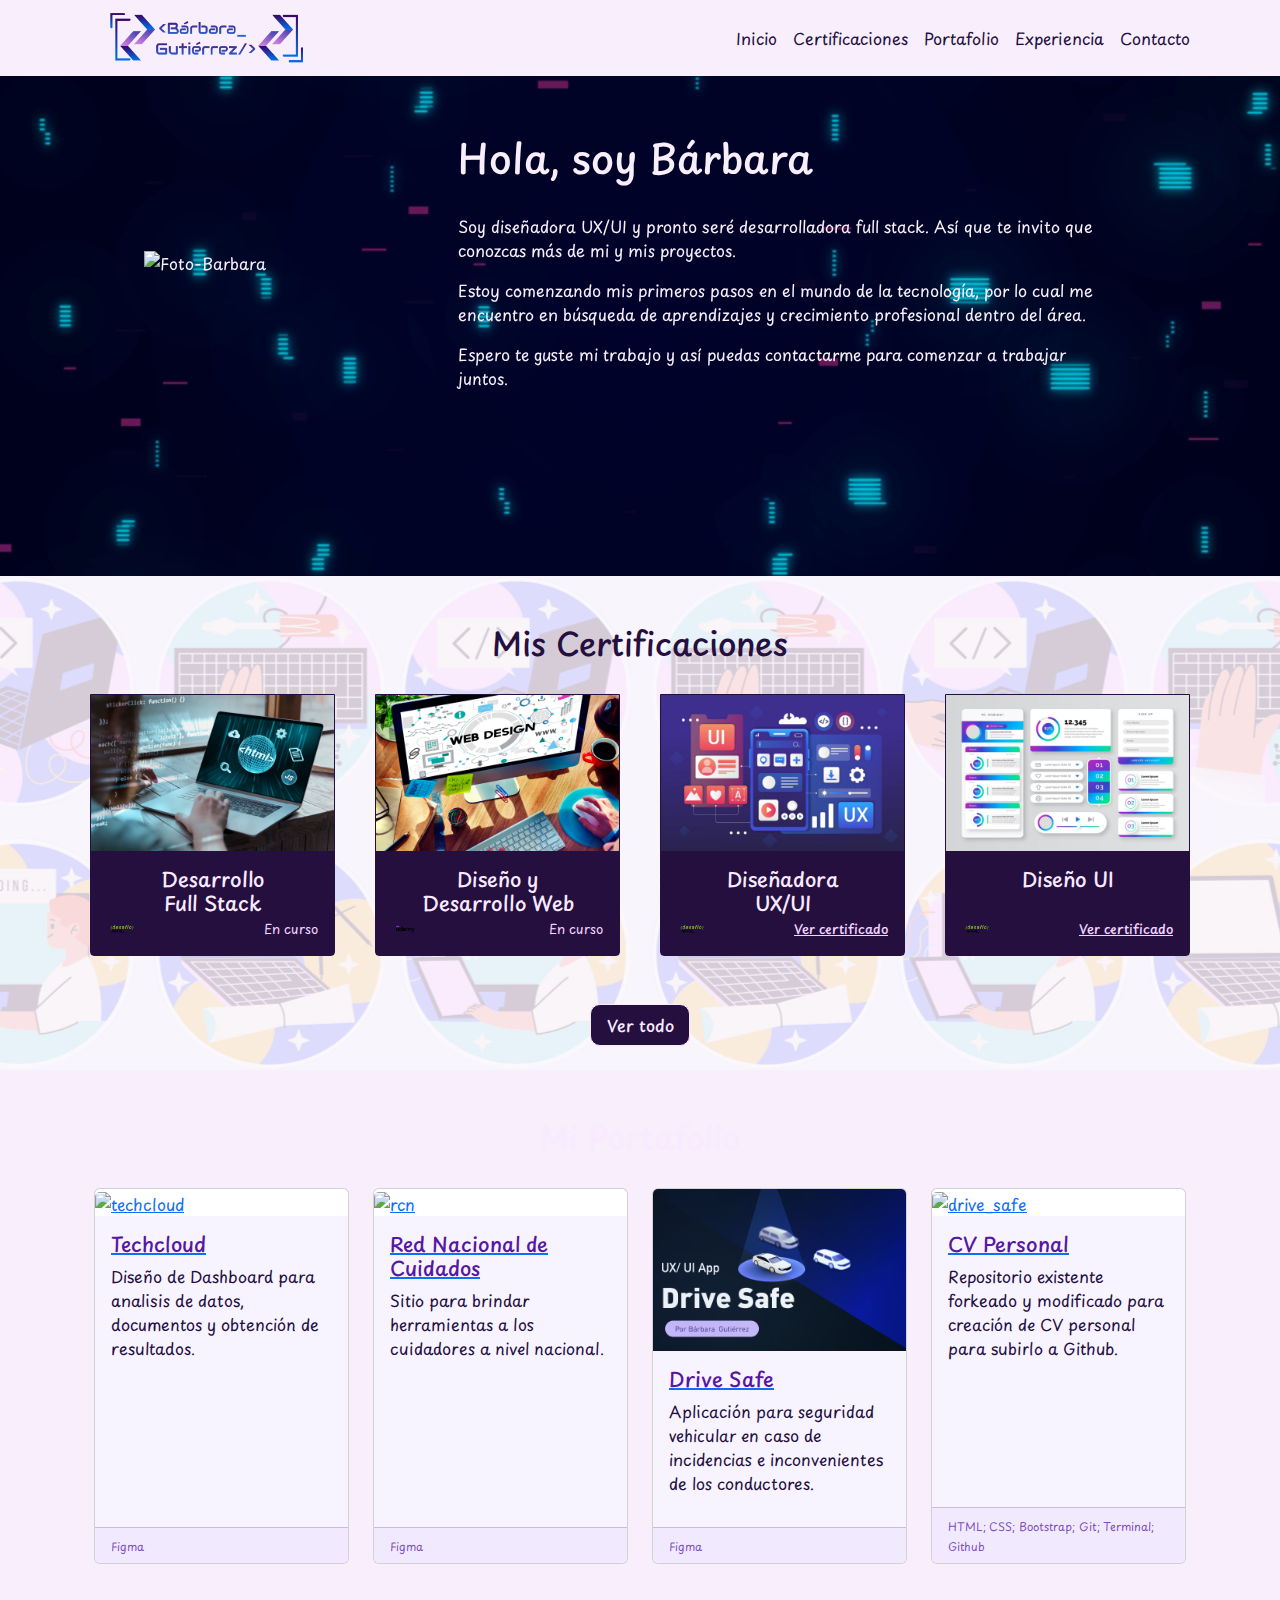
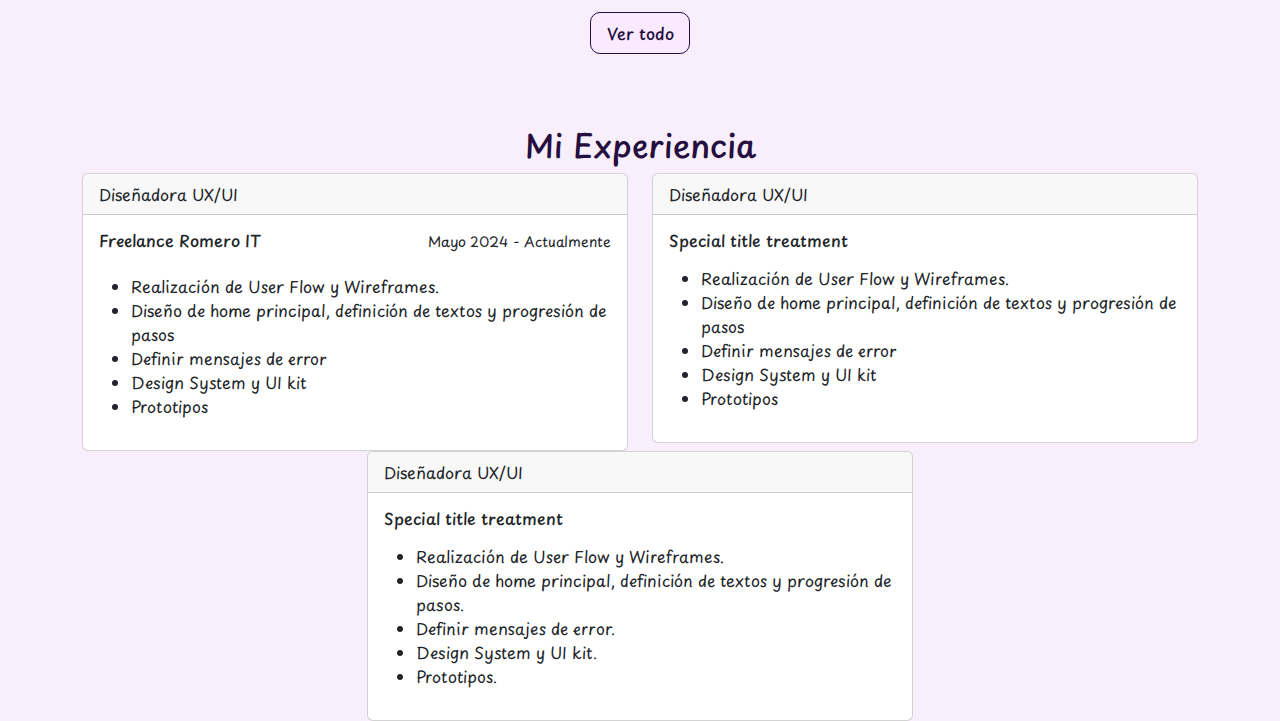
==== index.html @ 1e1ed63e "add: se crea sección de experiencia en inicio" ====
<!DOCTYPE html>
<html lang="en">

<head>
    <meta charset="UTF-8">
    <meta name="viewport" content="width=device-width, initial-scale=1.0">
    <link href="https://cdn.jsdelivr.net/npm/bootstrap@5.3.3/dist/css/bootstrap.min.css" rel="stylesheet"
        integrity="sha384-QWTKZyjpPEjISv5WaRU9OFeRpok6YctnYmDr5pNlyT2bRjXh0JMhjY6hW+ALEwIH" crossorigin="anonymous">
    <link rel="stylesheet" href="https://cdnjs.cloudflare.com/ajax/libs/font-awesome/6.6.0/css/all.min.css"
        integrity="sha512-Kc323vGBEqzTmouAECnVceyQqyqdsSiqLQISBL29aUW4U/M7pSPA/gEUZQqv1cwx4OnYxTxve5UMg5GT6L4JJg=="
        crossorigin="anonymous" referrerpolicy="no-referrer" />
    <style>
        @import url('https://fonts.googleapis.com/css2?family=Open+Sans:ital,wght@0,300..800;1,300..800&family=Playpen+Sans:wght@100..800&display=swap');
    </style>
    <link rel="shortcut icon" href="./assets/img/favicon.png" type="image/x-icon">
    <link rel="stylesheet" href="./assets/css/style.css">
    <title>CV Bárbara Gutierrez</title>
</head>

<body>
    <!--Navbar-->
    <nav class="navbar navbar-expand-lg container-fluid sticky-top">
        <div class="container">
            <a class="navbar-brand" href="#">
                <img src="./assets/img/logo.png" alt="Logo-Barbara" width="250" height="50">
            </a>
            <button class="navbar-toggler" type="button" data-bs-toggle="collapse" data-bs-target="#navbarNavAltMarkup"
                aria-controls="navbarNavAltMarkup" aria-expanded="false" aria-label="Toggle navigation">
                <span class="navbar-toggler-icon"></span>
            </button>
            <div class="collapse navbar-collapse text-end" id="navbarNavAltMarkup">
                <div class="navbar-nav ms-auto">
                    <a class="nav-link" href="#inicio">Inicio</a>
                    <a class="nav-link" href="#certificaciones">Certificaciones</a>
                    <a class="nav-link" href="#portafolio">Portafolio</a>
                    <a class="nav-link" href="#experiencia">Experiencia</a>
                    <a class="nav-link" href="#contacto">Contacto</a>
                </div>
            </div>
        </div>
    </nav>

    <!--HEADER-->
    <header class="video-container">
        <video autoplay muted loop>
            <source src="./assets/video/bg_video.mp4" type="video/mp4" />
        </video>
        <div class="caption">
            <div class="acerca-de-mi px-5 py-5" id="inicio">
                <figure class="img-descripcion">
                    <img src="assets/img/header.png" alt="Foto-Barbara">
                </figure>
                <div class="text-descripcion">
                    <h1>Hola, soy Bárbara</h1>
                    <br>
                    <p>Soy diseñadora UX/UI y pronto seré desarrolladora full stack. Así que te invito que conozcas más
                        de mi y
                        mis proyectos.</p>
                    <p>Estoy comenzando mis primeros pasos en el mundo de la tecnología, por lo cual me encuentro en
                        búsqueda de
                        aprendizajes y crecimiento profesional dentro del área.</p>
                    <p>Espero te guste mi trabajo y así puedas contactarme para comenzar a trabajar juntos.</p>
                </div>
            </div>
        </div>
    </header>
    <!--Header-->
    <!--<header class="acerca-de-mi px-5 py-5" id="inicio">
        <figure class="img-descripcion">
            <img src="assets/img/header.png" alt="Foto-Barbara">
        </figure>
        <div class="text-descripcion">
            <h1>Hola, soy Bárbara</h1>
            <br>
            <p>Soy diseñadora UX/UI y pronto seré desarrolladora full stack. Así que te invito que conozcas más de mi y
                mis proyectos.</p>
            <p>Estoy comenzando mis primeros pasos en el mundo de la tecnología, por lo cual me encuentro en búsqueda de
                aprendizajes y crecimiento profesional dentro del área.</p>
            <p>Espero te guste mi trabajo y así puedas contactarme para comenzar a trabajar juntos.</p>
        </div>
    </header>-->

    <!--Certificaciones-->
    <main>
        <section class="certificados pt-5" id="certificaciones">
            <h2>Mis Certificaciones</h2>
            <div class="container">
                <div class="row justify-content-center">

                    <div class="col-sm-12 col-md-6 col-lg-3">
                        <div class="card-dark mt-4 mx-2">
                            <img src="./assets/img/full_stack.png" class="card-img-top" alt="full_stack">
                            <div class="card-body-dark">
                                <h5 class="card-title text-center">Desarrollo <br> Full Stack</h5>
                                <div class="card-text">
                                    <div class="d-flex justify-content-start align-items-baseline">
                                        <figure>
                                            <a href="https://desafiolatam.com/" target="_blank"><img
                                                    src="./assets/img/logo_desafio.png" alt="desafio_latam"
                                                    width="30"></a>
                                        </figure>
                                        <p class="en-curso ms-auto">En curso</p>
                                    </div>
                                </div>
                            </div>
                        </div>
                    </div>
                    <div class="col-sm-12 col-md-6 col-lg-3">
                        <div class="card-dark mt-4 mx-2">
                            <img src="./assets/img/diseno_web.png" class="card-img-top" alt="diseño web">
                            <div class="card-body-dark">
                                <h5 class="card-title text-center">Diseño y <br>Desarrollo Web</h5>
                                <div class="card-text">
                                    <div class="d-flex justify-content-start align-items-baseline">
                                        <figure>
                                            <a href="https://www.udemy.com/" target="_blank"><img
                                                    src="./assets/img/logo_udemy.png" alt="udemy" width="30"></a>
                                        </figure>
                                        <p class="en-curso ms-auto">En curso</p>
                                    </div>
                                </div>
                            </div>
                        </div>
                    </div>
                    <div class="col-sm-12 col-md-6 col-lg-3">
                        <div class="card-dark mt-4 mx-2">
                            <img src="./assets/img/ux_ui.png" class="card-img-top" alt="ux_ui">
                            <div class="card-body-dark">
                                <h5 class="card-title text-center">Diseñadora <br> UX/UI</h5>
                                <div class="card-text">
                                    <div class="d-flex justify-content-start align-items-baseline">
                                        <figure>
                                            <a href="https://desafiolatam.com/" target="_blank"><img
                                                    src="./assets/img/logo_desafio.png" alt="desafio_latam"
                                                    width="30"></a>
                                        </figure>
                                        <p class="ver-dark ms-auto"><a
                                                href="https://desafiosdev.s3.amazonaws.com/uploads/certification/image/23086/aprobacion-final-proyecto-ux-ui-g40-13136.png"
                                                target="_blank">Ver certificado</a></p>
                                    </div>
                                </div>
                            </div>
                        </div>
                    </div>
                    <div class="col-sm-12 col-md-6 col-lg-3">
                        <div class="card-dark mt-4 mx-2">
                            <img src="./assets/img/ui_1.png" class="card-img-top" alt="ux_ui">
                            <div class="card-body-dark">
                                <h5 class="card-title text-center mb-3 pb-2">Diseño UI</h5>
                                <div class="card-text">
                                    <div class="d-flex justify-content-start align-items-baseline">
                                        <figure>
                                            <a href="https://desafiolatam.com/" target="_blank"><img
                                                    src="./assets/img/logo_desafio.png" alt="desafio_latam"
                                                    width="30"></a>
                                        </figure>
                                        <p class="ver-dark ms-auto"><a
                                                href="https://desafiosdev.s3.amazonaws.com/uploads/certification/image/22382/aprobacion-modulos-cursos-b-learning-diseno-ui-g40-13136.png"
                                                target="_blank">Ver certificado</a></p>
                                    </div>
                                </div>
                            </div>
                        </div>
                    </div>

                </div>
            </div>
            </div>
            <div class="btn-hover-dark mt-5 pb-4"><a href="./certificaciones.html" target="_blank"
                    class="btn-ver-dark p-2 ms-auto mt-3 me-auto">Ver todo</a>
            </div>
        </section>



        <!--<section class="portafolio pt-5" id="portafolio">
        <h2>Mi Portafolio</h2>
        <div class="container">
            <div class="row justify-content-center">

                <div class="col-sm-12 col-md-6 col-lg-3">
                    <div class="card-light mt-4 mx-2">
                        <a href="https://www.behance.net/gallery/204986633/Techcloud-Services" target="_blank"><img src="./assets/img/techcloud.png" class="card-img-top" alt="Techcloud"></a>
                        <div class="card-body-light ver-light">
                            <h5 class="card-title text-center pb-2"><a href="https://www.behance.net/gallery/204986633/Techcloud-Services" target="_blank">Techcloud</a></h5>
                            <div class="card-text">
                                <div class="d-flex justify-content-center">
                                    <p>Figma</p>
                                </div>
                            </div>
                        </div>
                    </div>
                </div>
                <div class="col-sm-12 col-md-6 col-lg-3">
                    <div class="card mt-4 mx-2">
                        <img src="./assets/img/ui_1.png" class="card-img-top" alt="ux_ui">
                        <div class="card-body">
                            <h5 class="card-title text-center mb-4 pb-2">Diseño UI</h5>
                            <div class="card-text">
                                <div class="d-flex justify-content-start align-items-baseline">
                                    <figure>
                                        <a href="https://desafiolatam.com/" target="_blank"><img src="./assets/img/logo_desafio.png" alt="desafio_latam" width="30"></a>
                                    </figure>
                                    <p class="ver ms-auto"><a href="https://desafiosdev.s3.amazonaws.com/uploads/certification/image/22382/aprobacion-modulos-cursos-b-learning-diseno-ui-g40-13136.png" target="_blank">Ver certificado</a></p>
                                </div>
                            </div>
                        </div>
                    </div>
                </div>
                <div class="col-sm-12 col-md-6 col-lg-3">
                    <div class="card mt-4 mx-2">
                        <img src="./assets/img/ux_2.png" class="card-img-top" alt="ux_ui">
                        <div class="card-body">
                            <h5 class="card-title text-center mb-4 pb-2">Diseño UX</h5>
                            <div class="card-text">
                                <div class="d-flex justify-content-start align-items-baseline">
                                    <figure>
                                        <a href="https://desafiolatam.com/" target="_blank"><img src="./assets/img/logo_desafio.png" alt="desafio_latam" width="30"></a>
                                    </figure>
                                    <p class="ver ms-auto"><a href="https://desafiosdev.s3.amazonaws.com/uploads/certification/image/21687/aprobacion-modulos-cursos-b-learning-diseno-ux-g40-13136.png" target="_blank">Ver certificado</a></p>
                                </div>
                            </div>
                        </div>
                    </div>
                </div>
                <div class="col-sm-12 col-md-6 col-lg-3">
                    <div class="card mt-4 mx-2">
                        <img src="./assets/img/desarrollo.jpg" class="card-img-top" alt="desarrollo">
                        <div class="card-body">
                            <h5 class="card-title text-center">Fundamentos Desarrollo Web</h5>
                            <div class="card-text">
                                <div class="d-flex justify-content-start align-items-baseline">
                                    <figure>
                                        <a href="https://desafiolatam.com/" target="_blank"><img src="./assets/img/logo_desafio.png" alt="desafio_latam" width="30"></a>
                                    </figure>
                                    <p class="ver ms-auto"><a href="https://desafiosdev.s3.amazonaws.com/uploads/certification/image/20279/aprobacion-modulos-cursos-b-learning-fundamentos-desarrollo-web-g40-13136.png" target="_blank">Ver certificado</a></p>
                                </div>
                            </div>
                        </div>
                    </div>
                </div>
                
            </div>
        </div>
        </div>
        <div class="btn-hover-light mt-5 pb-4"><a href="./certificaciones.html" target="_blank" class="btn-ver-light p-2 ms-auto mt-3 me-auto">Ver todo</a>
        </div>
    </section>-->

        <!--Portafolio-->
        <section class="portafolio pt-5" id="portafolio">
            <h2>Mi Portafolio</h2>
            <div class="container">
                <div class="row justify-content-center">

                    <div class="row row-cols-1 row-cols-md-2 row-cols-lg-4 g-4 mt-0">
                        <div class="col">
                            <div class="card h-100">
                                <a href="https://www.behance.net/gallery/204986633/Techcloud-Services"
                                    target="_blank"><img src="assets/img/techcloud.png" class="card-img-top"
                                        alt="techcloud"></a>
                                <div class="card-body card-body-portafolio">
                                    <a href="https://www.behance.net/gallery/204986633/Techcloud-Services"
                                        target="_blank">
                                        <h5 class="card-title">Techcloud</h5>
                                    </a>
                                    <p class="card-text-portafolio">Diseño de Dashboard para analisis de datos,
                                        documentos y obtención de resultados.</p>
                                </div>
                                <div class="card-footer card-footer-portafolio">
                                    <small>Figma</small>
                                </div>
                            </div>
                        </div>
                        <div class="col">
                            <div class="card h-100">
                                <a href="https://www.behance.net/gallery/202984571/Red-Nacional-de-Cuidados"
                                    target="_blank"><img src="assets/img/RNC.png" class="card-img-top" alt="rcn"></a>
                                <div class="card-body card-body-portafolio ">
                                    <a href="https://www.behance.net/gallery/202984571/Red-Nacional-de-Cuidados"
                                        target="_blank">
                                        <h5 class="card-title">Red Nacional de Cuidados</h5>
                                    </a>
                                    <p class="card-text">Sitio para brindar herramientas a los cuidadores a nivel
                                        nacional.</p>
                                </div>
                                <div class="card-footer card-footer-portafolio">
                                    <small>Figma</small>
                                </div>
                            </div>
                        </div>
                        <div class="col">
                            <div class="card h-100">
                                <a href="https://www.behance.net/gallery/182866197/Drive-Safe" target="_blank"><img
                                        src="assets/img/drive_safe.png" class="card-img-top" alt="drive_safe"></a>
                                <div class="card-body card-body-portafolio">
                                    <a href="https://www.behance.net/gallery/182866197/Drive-Safe" target="_blank">
                                        <h5 class="card-title">Drive Safe</h5>
                                    </a>
                                    <p class="card-text-portafolio">Aplicación para seguridad vehicular en caso de
                                        incidencias e inconvenientes de los conductores.</p>
                                </div>
                                <div class="card-footer card-footer-portafolio">
                                    <small>Figma</small>
                                </div>
                            </div>
                        </div>
                        <div class="col">
                            <div class="card h-100">
                                <a href="https://github.com/Bagutierrezv/fdsw-github" target="_blank"><img
                                        src="assets/img/cv_barbara.png" class="card-img-top" alt="drive_safe"></a>
                                <div class="card-body card-body-portafolio">
                                    <a href="https://github.com/Bagutierrezv/fdsw-github" target="_blank">
                                        <h5 class="card-title">CV Personal</h5>
                                    </a>
                                    <p class="card-text-portafolio">Repositorio existente forkeado y modificado para
                                        creación de CV personal para subirlo a Github.</p>
                                </div>
                                <div class="card-footer card-footer-portafolio">
                                    <small>HTML; CSS; Bootstrap; Git; Terminal; Github</small>
                                </div>
                            </div>
                        </div>
                    </div>
                </div>


            </div>

            <div class="btn-hover-light mt-5 pb-4"><a href="./portafolio.html" target="_blank"
                    class="btn-ver-light p-2 ms-auto mt-3 me-auto">Ver todo</a>
            </div>
        </section>



        <!--Experiencia-->
        <section class="experiencia pt-5" id="experiencia">
            <h2>Mi Experiencia</h2>
            <div class="container">
                <div class="row justify-content-center">

                    <div class="col-sm-12 col-md-12 col-lg-6">
                        <div class="card">
                            <div class="card-header">
                                Diseñadora UX/UI
                            </div>
                            <div class="card-body">
                                <div class="d-flex justify-content-start align-items-baseline">
                                    <h6 class="card-title">Freelance Romero IT</h6>
                                    <small class="ms-auto">Mayo 2024 - Actualmente</small>
                                </div>
                                <p class="card-text">
                                <ul>
                                    <li>Realización de User Flow y Wireframes.</li>
                                    <li>Diseño de home principal, definición de textos y progresión de pasos</li>
                                    <li>Definir mensajes de error</li>
                                    <li>Design System y UI kit</li>
                                    <li>Prototipos</li>
                                </ul>
                                </p>
                            </div>
                        </div>
                    </div>

                    
                    <div class="col-sm-12 col-md-6 col-lg-6">
                        <div class="card">
                            <div class="card-header">
                                Diseñadora UX/UI
                            </div>
                            <div class="card-body">
                                <h6 class="card-title">Special title treatment</h6>
                                <p class="card-text">
                                <ul>
                                    <li>Realización de User Flow y Wireframes.</li>
                                    <li>Diseño de home principal, definición de textos y progresión de pasos</li>
                                    <li>Definir mensajes de error</li>
                                    <li>Design System y UI kit</li>
                                    <li>Prototipos</li>
                                </ul>
                                </p>
                            </div>
                        </div>
                    </div>
                    <div class="col-sm-12 col-md-6 col-lg-6">
                        <div class="card">
                            <div class="card-header">
                                Diseñadora UX/UI
                            </div>
                            <div class="card-body">
                                <h6 class="card-title">Special title treatment</h6>
                                <p class="card-text">
                                <ul>
                                    <li>Realización de User Flow y Wireframes.</li>
                                    <li>Diseño de home principal, definición de textos y progresión de pasos.</li>
                                    <li>Definir mensajes de error.</li>
                                    <li>Design System y UI kit.</li>
                                    <li>Prototipos.</li>
                                </ul>
                                </p>
                            </div>
                        </div>
                    </div>

                </div>
            </div>
        </section>



    </main>








    <script src="https://cdn.jsdelivr.net/npm/bootstrap@5.3.3/dist/js/bootstrap.bundle.min.js"
        integrity="sha384-YvpcrYf0tY3lHB60NNkmXc5s9fDVZLESaAA55NDzOxhy9GkcIdslK1eN7N6jIeHz"
        crossorigin="anonymous"></script>
</body>

</html>
---- assets/css/style.css ----
* {
    margin: 0;
    padding: 0;
    box-sizing: border-box;
}

body {
    font-family: "Playpen Sans", cursive;
    background-color: #f8eefc;
    color: #240F3F;
}

h2 {
    text-align: center;
}

.navbar {
   background-color: #f8eefc;
}

.nav-link {
    color: #240F3F;
}

.navbar-nav a:hover {
    font-weight: 700;
    color: #8f5fff;
    text-decoration: underline;
}

.acerca-de-mi {
    display: flex;
    justify-content: space-around;
    align-items: center;
    flex-wrap: wrap;
    color: #f8eefc;

    /*border: 1px solid #240F3F;*/
}

.text-descripcion {
    /*border: 1px solid #240F3F;*/
    width: 60%;
    padding: 0px 20px 0px 20px;
}

.card-dark{
    background-color: transparent;
    border-bottom-left-radius: 4px;
    border-bottom-right-radius: 4px;
    border: 1px solid #240F3F;
    
}
.card-body-dark{
    align-items: center;
    height: auto;
    background-color: #240F3F;
    padding: 16px 16px 0px 16px;
}

/*.card-light{
    background-color: transparent;
    border-bottom-left-radius: 4px;
    border-bottom-right-radius: 4px;
    border: 1px solid #f1eaff;
    
}
.card-body-light{
    align-items: center;
    height: auto;
    background-color: #f1eaff;
    padding: 16px 16px 0px 16px;
}*/



.ver-dark{
    font-size: small;
    text-decoration: none;
    font-weight: 500;
}

.ver-dark a:hover{
    color: #f1eaff;
    text-decoration: none;
    font-weight: 700;
}

.ver-dark a{
    color: #f3d4ff;
    text-decoration: underline;
}

.en-curso{
    font-size: small;
    color: #f3d4ff;
    
}

.ver-light{
    font-size: small;
    text-decoration: none;
    font-weight: 500;
}

.ver-light a:hover{
    color: #8f5fff;
    text-decoration: none;
    font-weight: 700;
}

.ver-light a{
    color: #8f5fff;
    text-decoration: none;
}

.img-descripcion img{
    width: 100%;
    /*border: 1px solid #240F3F;*/
}

.certificados {
    background-image: url(../img/bg_cert.png);
    background-position: center;
    min-height: auto;

    /*border: 1px solid #240F3F;*/
}

.certificados h2{
    color: #240F3F;
}

.certificados h5{
    color: #f9eaff;
}

.certificados-body {
    background-image: url(../img/bg_cert.png);
    background-position: center;
    padding-bottom: 50px;

    /*border: 1px solid #240F3F;*/
}

.certificados-body h5{
    color: #f9eaff;
}

.btn-ver-dark {
    display: block;
    justify-content: end;
    width: 100px;
    font-weight: 500;
    background-color: #240f3f;
    color: #f9eaff;
    border: 1px solid #f9eaff;
    text-align: center;
    border-radius: 10px;
    text-decoration: none;
}

.btn-hover-dark a:hover {
    background-color: #f9eaff;
    font-weight: 700;
    color: #240F3F;
    border: 2px solid #240F3F;
}

.btn-ver-light {
    display: block;
    justify-content: end;
    width: 100px;
    font-weight: 500;
    background-color: #f9eaff;
    color: #240f3f;
    border: 1px solid #240f3f;
    text-align: center;
    border-radius: 10px;
    text-decoration: none;
}

.btn-hover-light a:hover {
    background-color: #240f3f;
    font-weight: 700;
    color: #f9eaff;
    border: 2px solid #f9eaff;
}

.portafolio {
    background-image: url(../img/bg_color.png);
    background-position: center;
}

/*.portafolio {
    background-image: url(../img/bg_cert.png);
    background-position: center;
    min-height: auto;
}

.portafolio h2{
    color: #f9eaff;
}

.portafolio h5{
    color: #240f3f;
}



.portafolio p{
    font-size: smaller;
}

.portafolio-body {
    background-image: url(../img/bg_cert.png);
    background-position: center;
    padding-bottom: 50px;
}

.portafolio-body h5{
    color: #240f3f;
}*/

.card-body-portafolio{
    background-color: #f8f4ff;
    color: #240F3F;
}

.card-footer-portafolio {
    font-size: small;
    background-color: #f1eaff;
    color: #5817a3c2;
}

.card-body-portafolio h5{
    color: #5817a3;
}

.portafolio h2{
    color: #f9eaff;
}



































.video-container {
    min-height: 500px;
    width: 100%;
    position: relative;
}

.video-container video {
  width: 100%;
  height: 100%;
  position: absolute;
  object-fit: cover;
  z-index: 0;
}

.video-container .caption {
  z-index: 1;
  position: relative;
  color: #f9eaff;
  padding: 10px;
}
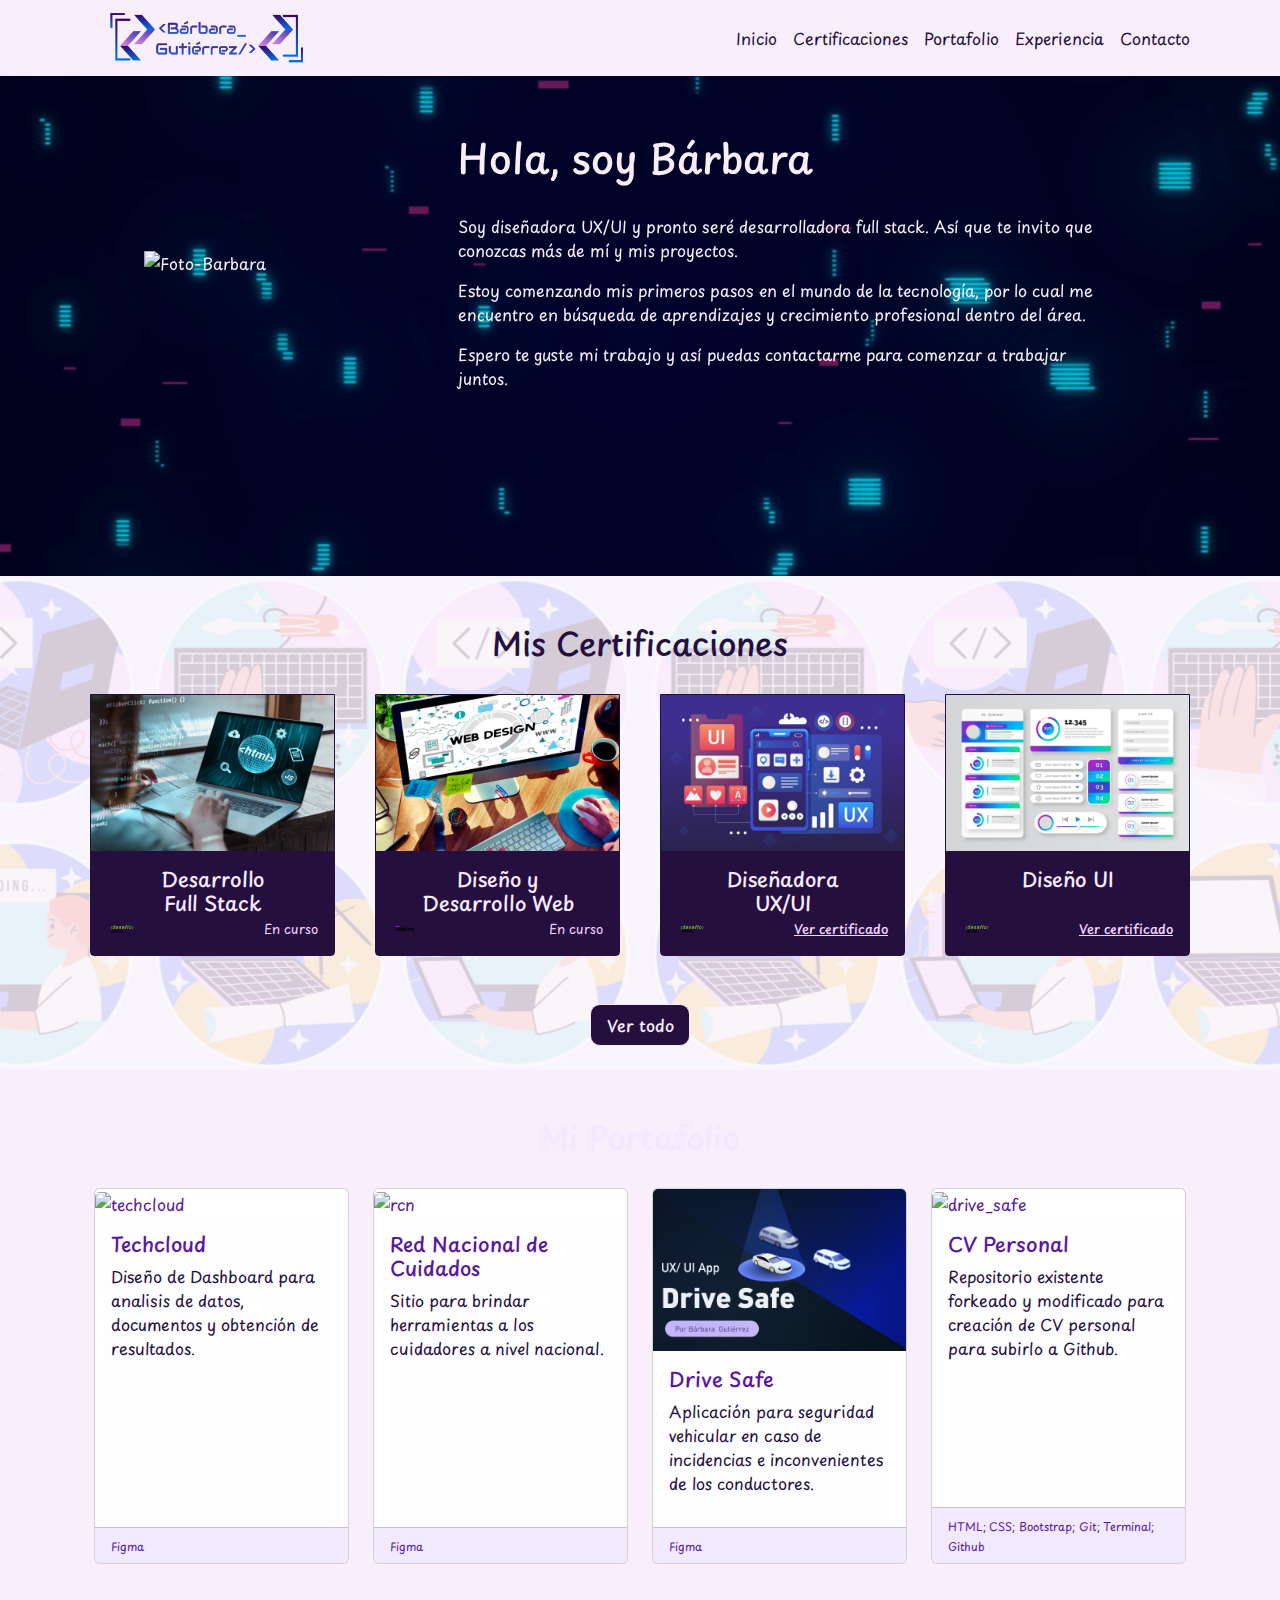
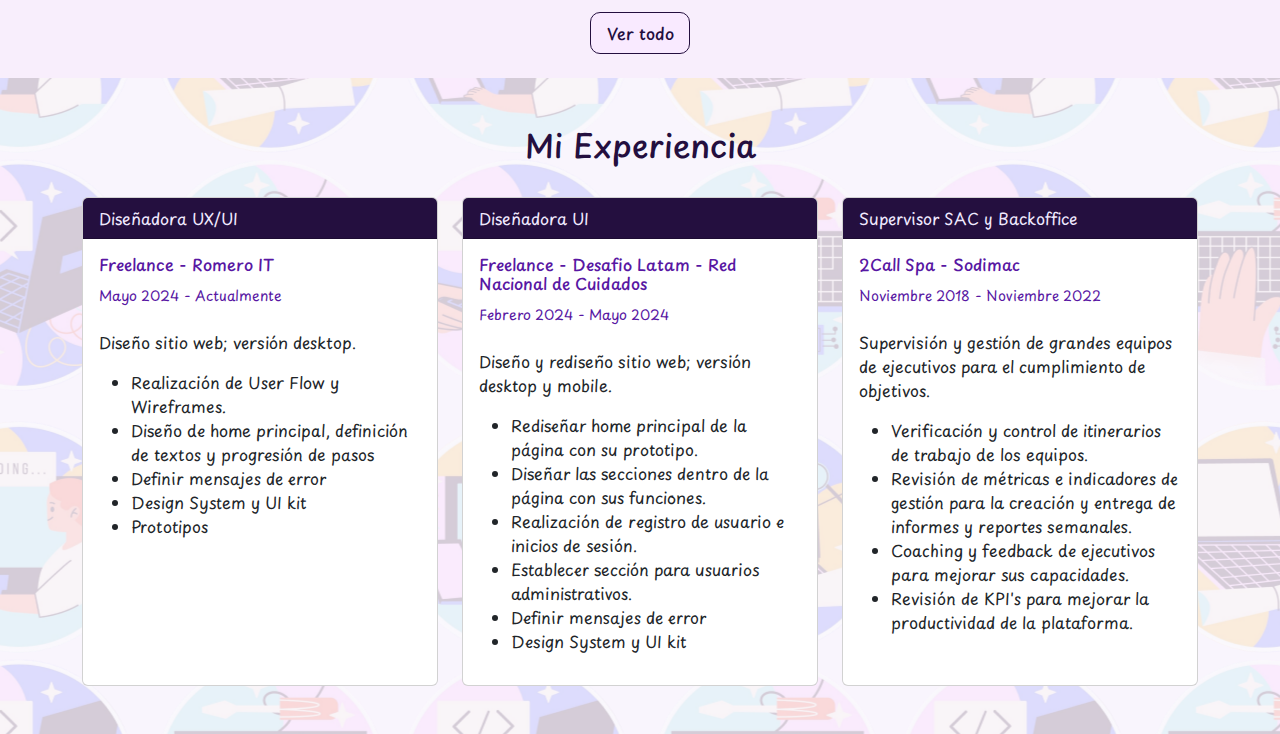
==== commit b8ca0d79: "add: se termina sección de Experiencia dentro del Inicio con cards" ====
--- a/index.html
+++ b/index.html
@@ -54,7 +54,7 @@
                     <h1>Hola, soy Bárbara</h1>
                     <br>
                     <p>Soy diseñadora UX/UI y pronto seré desarrolladora full stack. Así que te invito que conozcas más
-                        de mi y
+                        de mí y
                         mis proyectos.</p>
                     <p>Estoy comenzando mis primeros pasos en el mundo de la tecnología, por lo cual me encuentro en
                         búsqueda de
@@ -336,21 +336,23 @@
 
         <!--Experiencia-->
         <section class="experiencia pt-5" id="experiencia">
-            <h2>Mi Experiencia</h2>
+            <h2 class="pb-4">Mi Experiencia</h2>
             <div class="container">
-                <div class="row justify-content-center">
-
-                    <div class="col-sm-12 col-md-12 col-lg-6">
-                        <div class="card">
-                            <div class="card-header">
+                <div class="row justify-content-center ">
+
+                    <div class="col-sm-12 col-md-6 col-lg-4 mb-5">
+                        <div class="card h-100">
+                            <div class="card-header card-header-exp">
                                 Diseñadora UX/UI
                             </div>
                             <div class="card-body">
-                                <div class="d-flex justify-content-start align-items-baseline">
-                                    <h6 class="card-title">Freelance Romero IT</h6>
+                                <div>
+                                    <h6 class="card-title ">Freelance - Romero IT</h6>
                                     <small class="ms-auto">Mayo 2024 - Actualmente</small>
                                 </div>
-                                <p class="card-text">
+                                <br>
+                                <p class="card-text-exp">
+                                    Diseño sitio web; versión desktop.
                                 <ul>
                                     <li>Realización de User Flow y Wireframes.</li>
                                     <li>Diseño de home principal, definición de textos y progresión de pasos</li>
@@ -362,53 +364,67 @@
                             </div>
                         </div>
                     </div>
-
-                    
-                    <div class="col-sm-12 col-md-6 col-lg-6">
-                        <div class="card">
-                            <div class="card-header">
-                                Diseñadora UX/UI
+                    <div class="col-sm-12 col-md-6 col-lg-4 mb-5">
+                        <div class="card h-100">
+                            <div class="card-header card-header-exp">
+                                Diseñadora UI
                             </div>
                             <div class="card-body">
-                                <h6 class="card-title">Special title treatment</h6>
-                                <p class="card-text">
+                                <div>
+                                    <h6 class="card-title">Freelance - Desafio Latam - Red Nacional de Cuidados</h6>
+                                    <small class="ms-auto">Febrero 2024 - Mayo 2024</small>
+                                </div>
+                                <br>
+                                <p class="card-text-exp">
+                                    Diseño y rediseño sitio web; versión desktop y mobile.
                                 <ul>
-                                    <li>Realización de User Flow y Wireframes.</li>
-                                    <li>Diseño de home principal, definición de textos y progresión de pasos</li>
+                                    <li>Rediseñar home principal de la página con su prototipo.</li>
+                                    <li> Diseñar las secciones dentro de la página con sus funciones.</li>
+                                    <li>Realización de registro de usuario e inicios de sesión.</li>
+                                    <li>Establecer sección para usuarios administrativos.</li>
                                     <li>Definir mensajes de error</li>
                                     <li>Design System y UI kit</li>
-                                    <li>Prototipos</li>
                                 </ul>
                                 </p>
                             </div>
                         </div>
                     </div>
-                    <div class="col-sm-12 col-md-6 col-lg-6">
-                        <div class="card">
-                            <div class="card-header">
-                                Diseñadora UX/UI
+                    <div class="col-sm-12 col-md-6 col-lg-4 mb-5">
+                        <div class="card h-100">
+                            <div class="card-header card-header-exp">
+                                Supervisor SAC y Backoffice
                             </div>
                             <div class="card-body">
-                                <h6 class="card-title">Special title treatment</h6>
-                                <p class="card-text">
+                                <div>
+                                    <h6 class="card-title">2Call Spa - Sodimac</h6>
+                                    <small class="ms-auto">Noviembre 2018 - Noviembre 2022</small>
+                                </div>
+                                <br>
+                                <p class="card-text-exp">
+                                    Supervisión y gestión de grandes equipos de ejecutivos para el cumplimiento de
+                                    objetivos.
                                 <ul>
-                                    <li>Realización de User Flow y Wireframes.</li>
-                                    <li>Diseño de home principal, definición de textos y progresión de pasos.</li>
-                                    <li>Definir mensajes de error.</li>
-                                    <li>Design System y UI kit.</li>
-                                    <li>Prototipos.</li>
+                                    <li>Verificación y control de itinerarios de trabajo de los equipos.</li>
+                                    <li> Revisión de métricas e indicadores de gestión para la creación y entrega de
+                                        informes y reportes semanales.</li>
+                                    <li>Coaching y feedback de ejecutivos para mejorar sus capacidades.</li>
+                                    <li>Revisión de KPI's para mejorar la productividad de la plataforma.</li>
                                 </ul>
                                 </p>
                             </div>
                         </div>
                     </div>
 
+
                 </div>
             </div>
         </section>
 
-
-
+        <!--Footer-->
+<footer>
+
+</footer>
+        
     </main>
 
 
--- a/assets/css/style.css
+++ b/assets/css/style.css
@@ -14,19 +14,21 @@
     text-align: center;
 }
 
+/*NAVBAR*/
+
 .navbar {
    background-color: #f8eefc;
 }
-
 .nav-link {
     color: #240F3F;
 }
-
 .navbar-nav a:hover {
     font-weight: 700;
-    color: #8f5fff;
+    color: #5817a3;
     text-decoration: underline;
 }
+
+/*HEADER*/
 
 .acerca-de-mi {
     display: flex;
@@ -37,12 +39,17 @@
 
     /*border: 1px solid #240F3F;*/
 }
-
 .text-descripcion {
     /*border: 1px solid #240F3F;*/
     width: 60%;
     padding: 0px 20px 0px 20px;
 }
+.img-descripcion img{
+    width: 100%;
+    /*border: 1px solid #240F3F;*/
+}
+
+/*CERTIFICADOS*/
 
 .card-dark{
     background-color: transparent;
@@ -72,52 +79,42 @@
     padding: 16px 16px 0px 16px;
 }*/
 
-
+/*BOTONES PARA VER CERTIFICADOS*/
 
 .ver-dark{
     font-size: small;
     text-decoration: none;
     font-weight: 500;
 }
-
 .ver-dark a:hover{
     color: #f1eaff;
     text-decoration: none;
     font-weight: 700;
 }
-
 .ver-dark a{
     color: #f3d4ff;
     text-decoration: underline;
 }
-
 .en-curso{
     font-size: small;
-    color: #f3d4ff;
-    
-}
-
+    color: #f3d4ff;   
+}
 .ver-light{
     font-size: small;
     text-decoration: none;
     font-weight: 500;
 }
-
 .ver-light a:hover{
-    color: #8f5fff;
-    text-decoration: none;
-    font-weight: 700;
-}
-
+    color: #5817a3;
+    text-decoration: none;
+    font-weight: 700;
+}
 .ver-light a{
-    color: #8f5fff;
-    text-decoration: none;
-}
-
-.img-descripcion img{
-    width: 100%;
-    /*border: 1px solid #240F3F;*/
-}
+    color: #5817a3;
+    text-decoration: none;
+}
+
+/*CERTIFICADOS*/
 
 .certificados {
     background-image: url(../img/bg_cert.png);
@@ -126,15 +123,12 @@
 
     /*border: 1px solid #240F3F;*/
 }
-
 .certificados h2{
     color: #240F3F;
 }
-
 .certificados h5{
     color: #f9eaff;
 }
-
 .certificados-body {
     background-image: url(../img/bg_cert.png);
     background-position: center;
@@ -142,10 +136,11 @@
 
     /*border: 1px solid #240F3F;*/
 }
-
 .certificados-body h5{
     color: #f9eaff;
 }
+
+/*BOTONES VER MAS*/
 
 .btn-ver-dark {
     display: block;
@@ -159,14 +154,12 @@
     border-radius: 10px;
     text-decoration: none;
 }
-
 .btn-hover-dark a:hover {
     background-color: #f9eaff;
     font-weight: 700;
     color: #240F3F;
     border: 2px solid #240F3F;
 }
-
 .btn-ver-light {
     display: block;
     justify-content: end;
@@ -179,7 +172,6 @@
     border-radius: 10px;
     text-decoration: none;
 }
-
 .btn-hover-light a:hover {
     background-color: #240f3f;
     font-weight: 700;
@@ -187,9 +179,12 @@
     border: 2px solid #f9eaff;
 }
 
+/*PORTAFOLIO*/
+
 .portafolio {
     background-image: url(../img/bg_color.png);
     background-position: center;
+    color: #f1eaff;
 }
 
 /*.portafolio {
@@ -223,8 +218,9 @@
 }*/
 
 .card-body-portafolio{
-    background-color: #f8f4ff;
-    color: #240F3F;
+    background-color: #fefdff;
+    color: #240F3F;
+    min-height: auto;
 }
 
 .card-footer-portafolio {
@@ -233,21 +229,48 @@
     color: #5817a3c2;
 }
 
-.card-body-portafolio h5{
-    color: #5817a3;
-}
-
-.portafolio h2{
-    color: #f9eaff;
-}
-
-
-
-
-
-
-
-
+.card-body-portafolio h5, a{
+    color: #5817a3;
+    text-decoration: none;
+}
+
+/*.card-body-portafolio a{
+    color: #5817a3;
+    text-decoration: none;
+}*/
+
+.card-body-portafolio h5:hover{
+    font-weight: 700;
+    color: #5817a3;
+    text-decoration: none;
+}
+
+.portafolio-body {
+    background-image: url(../img/bg_color.png);
+    background-repeat: repeat;
+    background-position: center;
+    padding-bottom: 50px;
+    color: #f1eaff;
+}
+
+/*EXPERIENCIA*/
+
+.experiencia {
+    background-image: url(../img/bg_cert.png);
+    background-position: center;
+    min-height: auto;
+}
+.card-header-exp{
+    background-color: #240F3F;
+    color: #f1eaff;
+}
+.card-body-exp{
+    background-color: #fefdff;
+    color: #240F3F;
+}
+.experiencia h6, small{
+    color: #5817a3;
+}
 
 
 
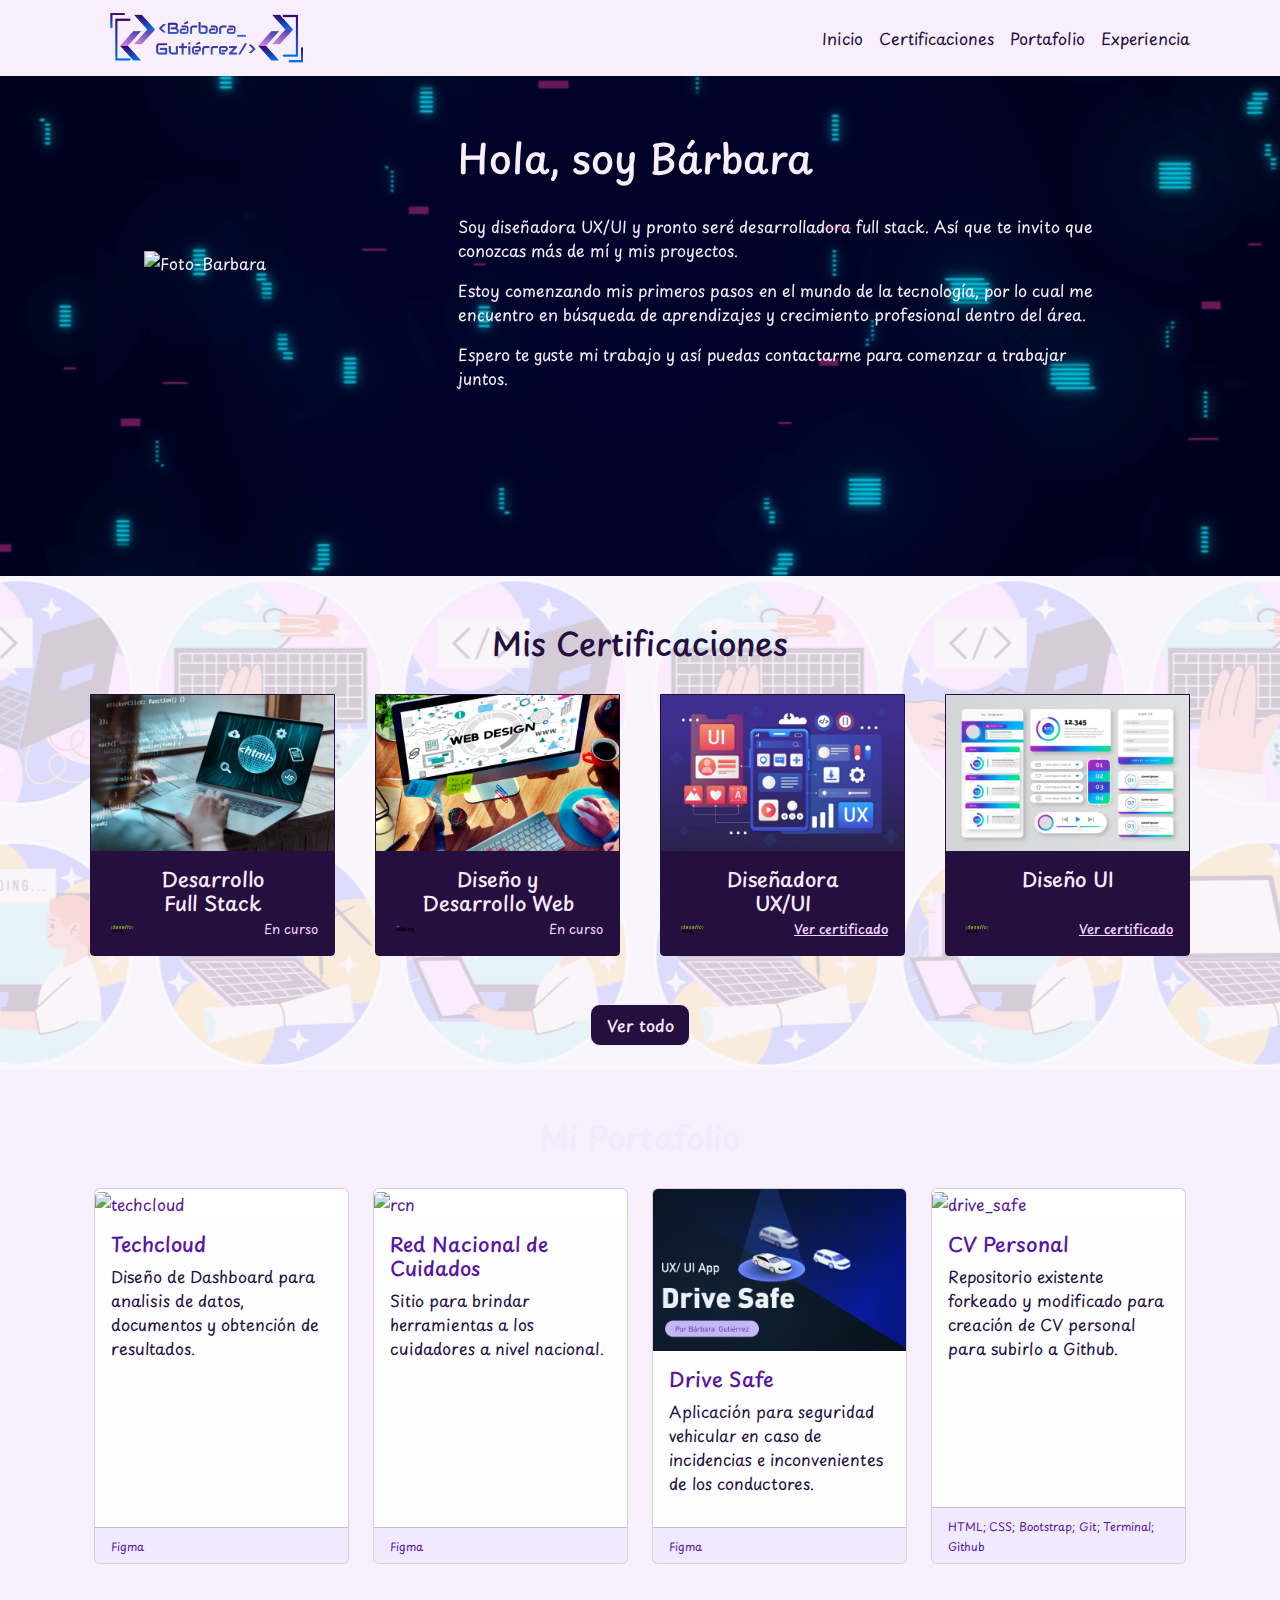
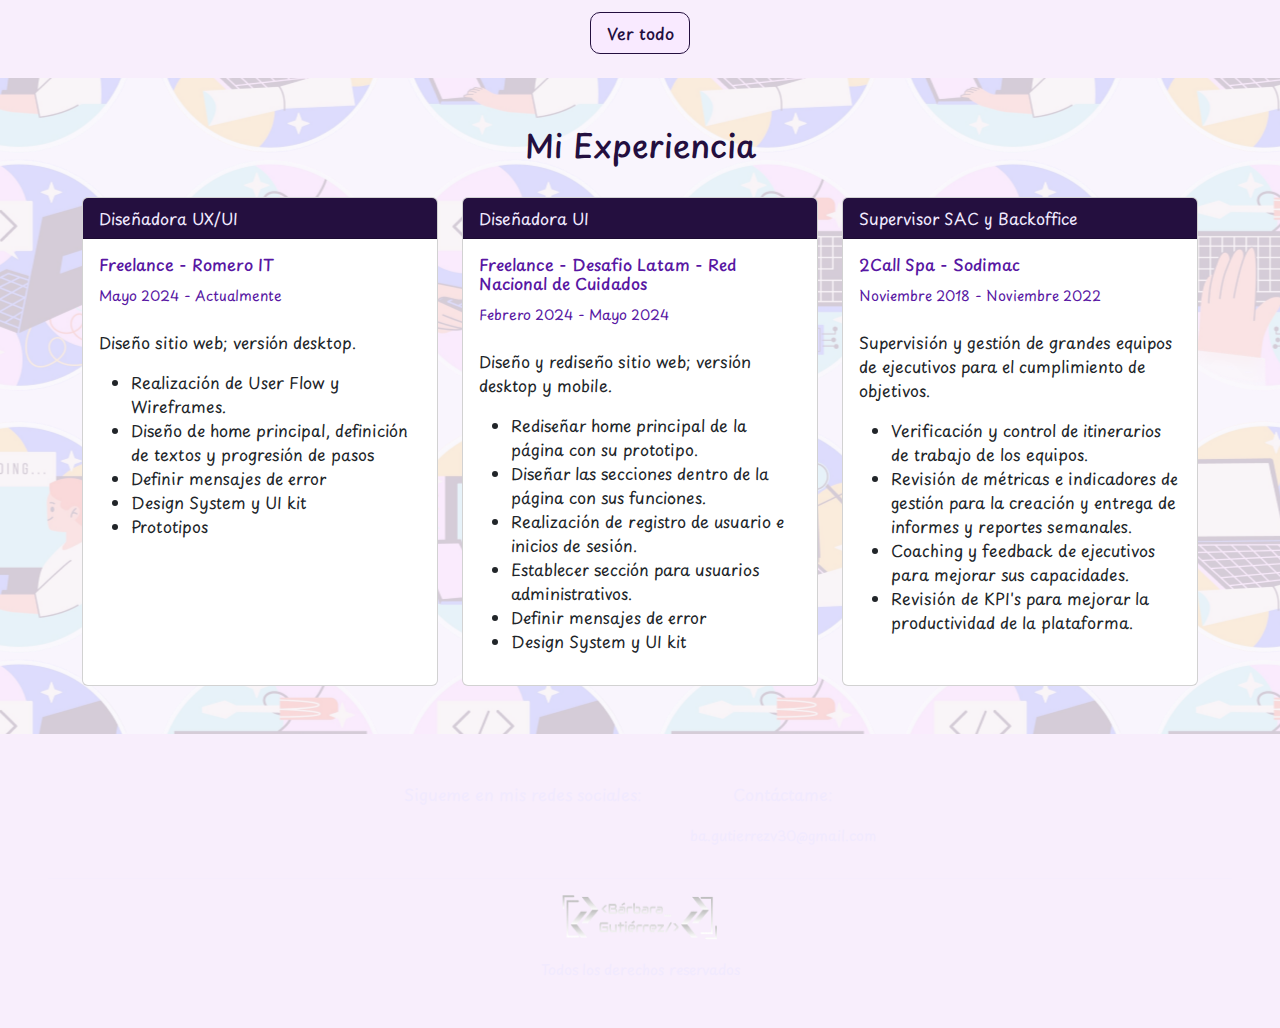
==== commit 4c6634d3: "add: se termina footer" ====
--- a/index.html
+++ b/index.html
@@ -34,7 +34,6 @@
                     <a class="nav-link" href="#certificaciones">Certificaciones</a>
                     <a class="nav-link" href="#portafolio">Portafolio</a>
                     <a class="nav-link" href="#experiencia">Experiencia</a>
-                    <a class="nav-link" href="#contacto">Contacto</a>
                 </div>
             </div>
         </div>
@@ -419,13 +418,69 @@
                 </div>
             </div>
         </section>
-
-        <!--Footer-->
-<footer>
-
-</footer>
-        
     </main>
+
+    <!--Footer-->
+    <!--<footer class="text-center p-5 ">
+<div >
+    <a href="https://www.behance.net/bagutierrezv" target="_blank"><i class="fa-brands fa-behance fa-2x px-2"></i></a>
+    <a href="https://www.linkedin.com/in/bagutierrezv/" target="_blank"><i class="fa-brands fa-linkedin-in fa-2x px-2"></i></a>
+    <a href="https://github.com/Bagutierrezv"><i class="fa-brands fa-github fa-2x px-2"></i></a>
+</div>
+<br>
+<div>
+<p><img src="" alt="">Bárbara Gutierrez</p>
+<p>Todos los derechos reservados</p>
+</div>
+</footer>-->
+
+
+
+    <footer>
+        <!--<section class="text-center p-5">
+            <div>
+                <div class="d-flex justify-content-center align-items-baseline">
+                    <p>Sigueme en mis redes sociales:
+                        <a href="https://www.behance.net/bagutierrezv" target="_blank"><i
+                                class="fa-brands fa-behance fa-2x px-2 pb-3"></i></a>
+                        <a href="https://www.linkedin.com/in/bagutierrezv/" target="_blank"><i
+                                class="fa-brands fa-linkedin-in fa-2x px-2 pb-3"></i></a>
+                        <a href="https://github.com/Bagutierrezv"><i
+                                class="fa-brands fa-github fa-2x px-2 pb-3"></i></a>
+                        <br>
+                </div>
+                <p>Contáctame:</p>
+                <p><i class="fa-solid fa-envelope"></i> <small>ba.gutierrezv30@gmail.com</small></p>
+                </p>
+            </div>
+            <hr>-->
+
+            <section class="text-center p-5">
+                <div class="d-flex justify-content-center">
+                    <div class="px-4">
+                        <p>Sigueme en mis redes sociales:</p>
+                        <a href="https://www.behance.net/bagutierrezv" target="_blank"><i
+                                class="fa-brands fa-behance fa-2x px-2 pb-3"></i></a>
+                        <a href="https://www.linkedin.com/in/bagutierrezv/" target="_blank"><i
+                                class="fa-brands fa-linkedin-in fa-2x px-2 pb-3"></i></a>
+                        <a href="https://github.com/Bagutierrezv"><i
+                                class="fa-brands fa-github fa-2x px-2 pb-3"></i></a>
+                    </div>
+                    <div class="px-4">
+                        <p>Contáctame:</p>
+                        <p><i class="fa-solid fa-envelope"></i> <small>ba.gutierrezv30@gmail.com</small></p>
+                        </p>
+                    </div>
+                </div>
+                <hr>
+                <div>
+                    <figure>
+                        <img src="./assets/img/logo_light.png" width="200" height="45" alt="logo">
+                    </figure>
+                    <small>Todos los derechos reservados</small>
+                </div>
+        </section>
+    </footer>
 
 
 
--- a/assets/css/style.css
+++ b/assets/css/style.css
@@ -27,6 +27,13 @@
     color: #5817a3;
     text-decoration: underline;
 }
+
+.marcaje{
+    font-weight: 700;
+    color: #5817a3;
+    pointer-events: none;}
+
+
 
 /*HEADER*/
 
@@ -272,6 +279,18 @@
     color: #5817a3;
 }
 
+/*FOOTER*/
+footer{
+    background-image: url(../img/bg_color.png);
+    color: #f1eaff;
+}
+
+footer i{
+    color: #f1eaff;
+}
+footer small{
+    color: #f1eaff;
+}
 
 
 
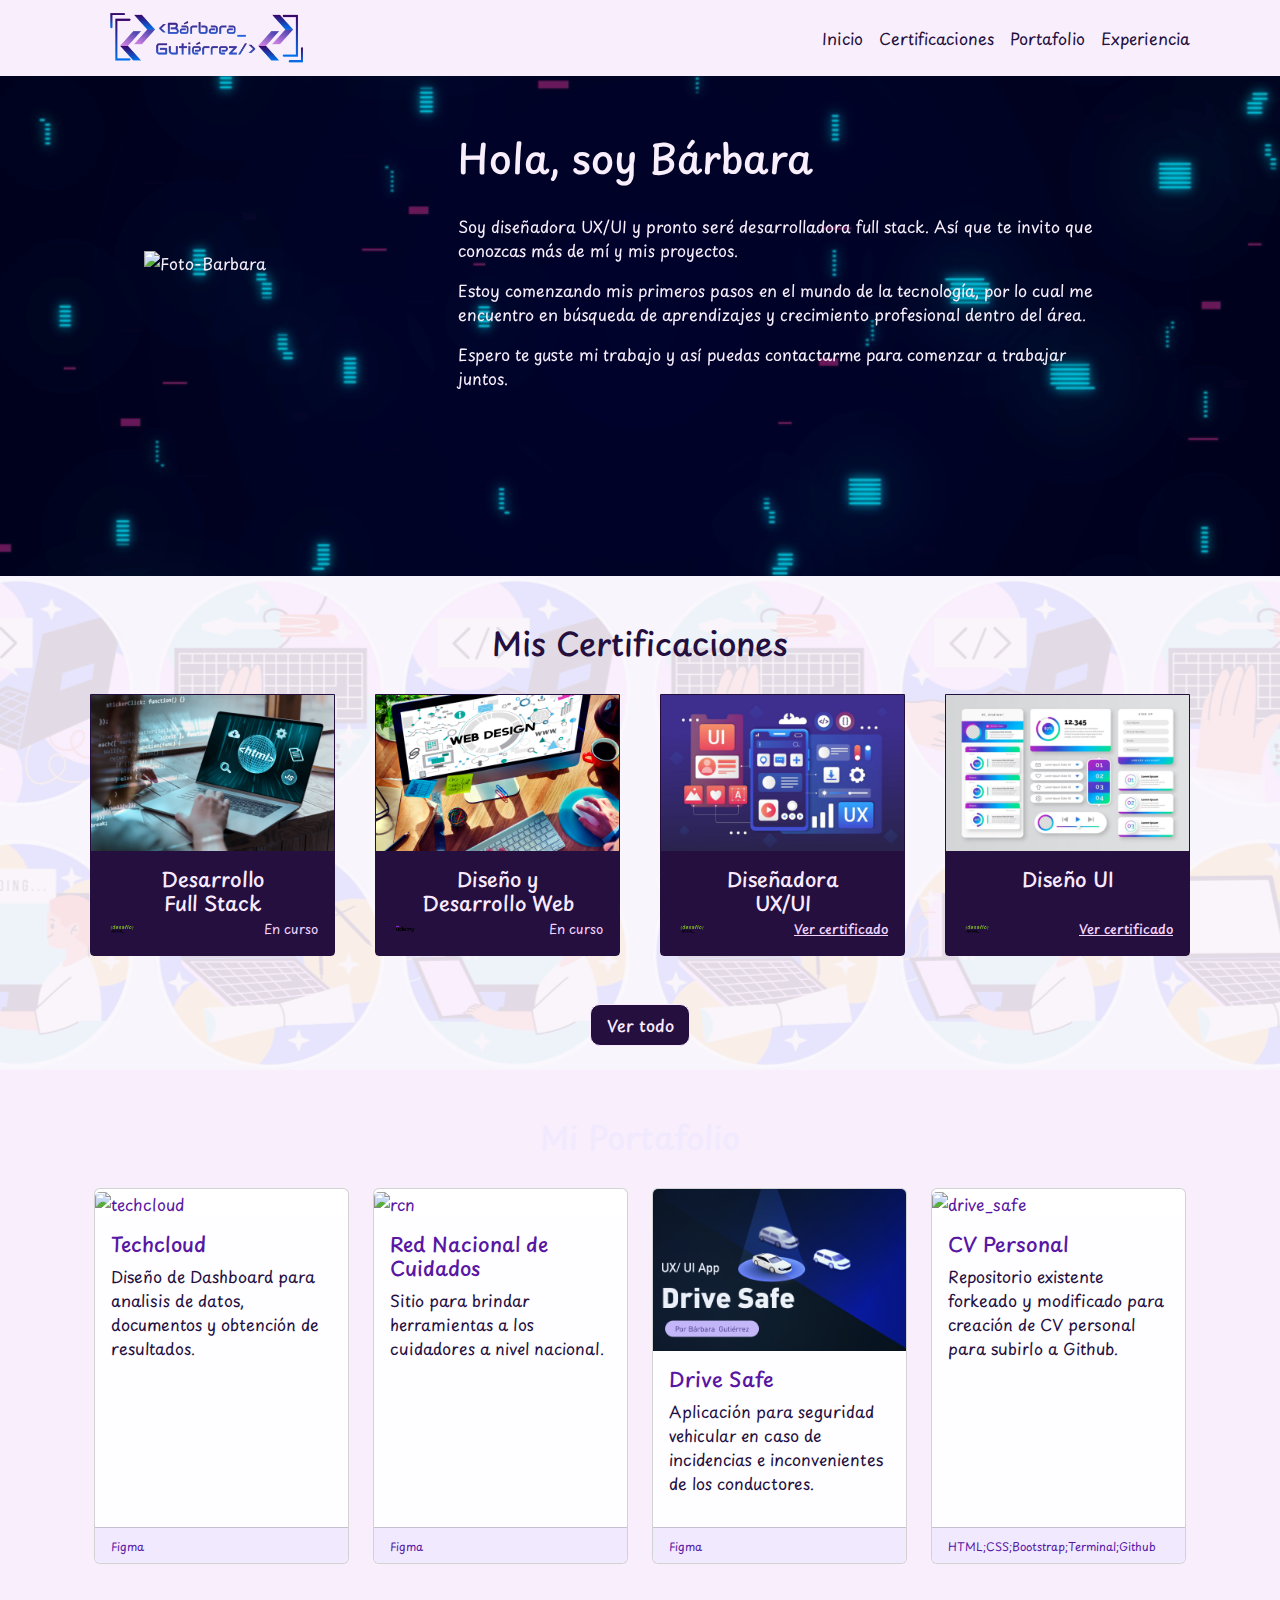
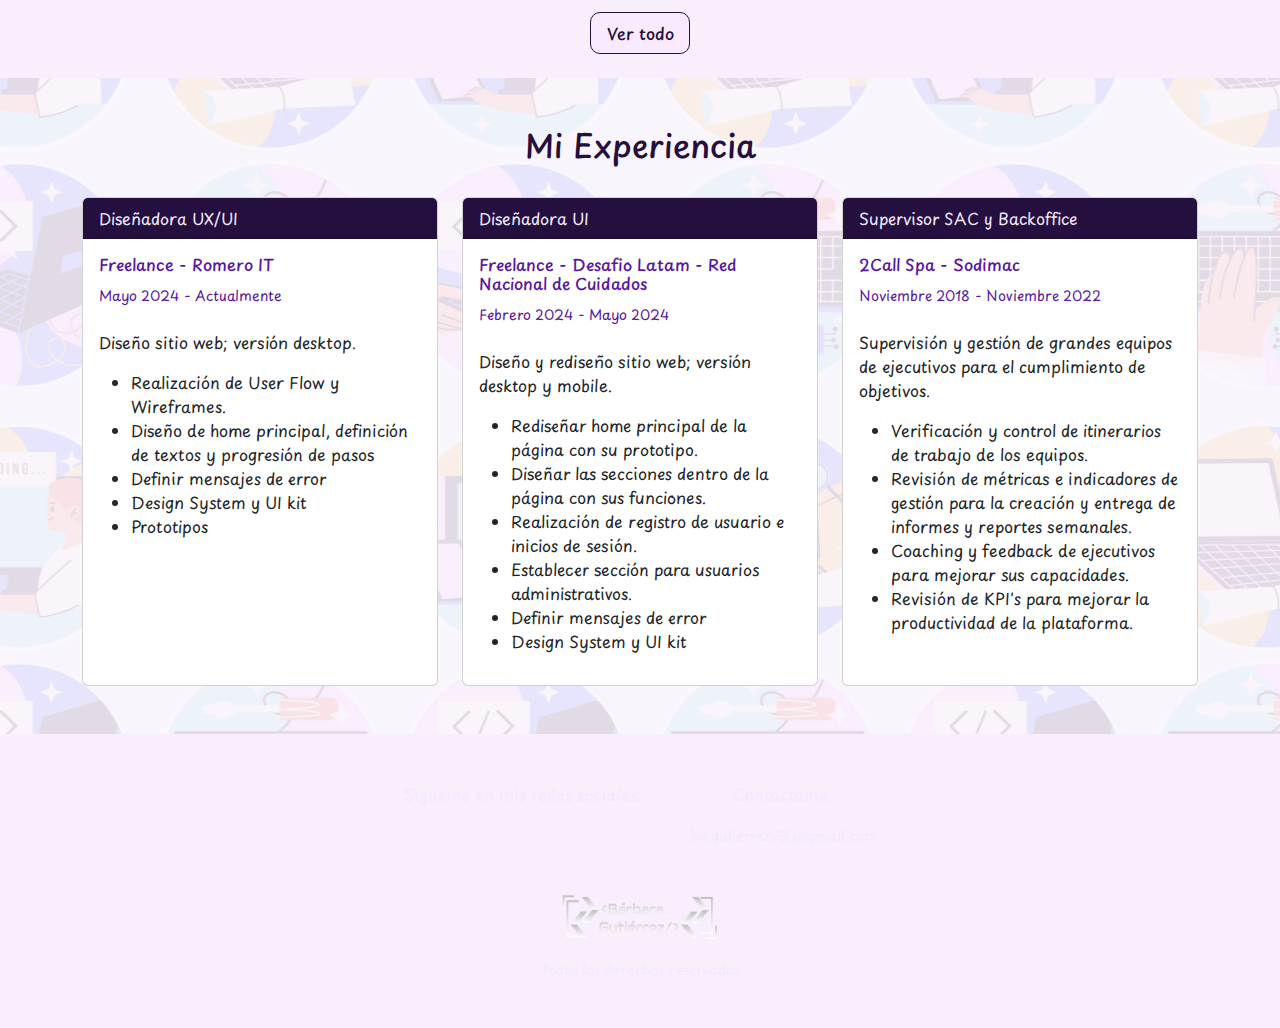
==== commit d7014dfa: "fix: se arregla opcion experiencia del navbar" ====
--- a/index.html
+++ b/index.html
@@ -39,7 +39,7 @@
         </div>
     </nav>
 
-    <!--HEADER-->
+    <!--Header-->
     <header class="video-container">
         <video autoplay muted loop>
             <source src="./assets/video/bg_video.mp4" type="video/mp4" />
@@ -63,24 +63,9 @@
             </div>
         </div>
     </header>
-    <!--Header-->
-    <!--<header class="acerca-de-mi px-5 py-5" id="inicio">
-        <figure class="img-descripcion">
-            <img src="assets/img/header.png" alt="Foto-Barbara">
-        </figure>
-        <div class="text-descripcion">
-            <h1>Hola, soy Bárbara</h1>
-            <br>
-            <p>Soy diseñadora UX/UI y pronto seré desarrolladora full stack. Así que te invito que conozcas más de mi y
-                mis proyectos.</p>
-            <p>Estoy comenzando mis primeros pasos en el mundo de la tecnología, por lo cual me encuentro en búsqueda de
-                aprendizajes y crecimiento profesional dentro del área.</p>
-            <p>Espero te guste mi trabajo y así puedas contactarme para comenzar a trabajar juntos.</p>
-        </div>
-    </header>-->
-
-    <!--Certificaciones-->
+
     <main>
+        <!--Certificaciones-->
         <section class="certificados pt-5" id="certificaciones">
             <h2>Mis Certificaciones</h2>
             <div class="container">
@@ -170,82 +155,6 @@
             </div>
         </section>
 
-
-
-        <!--<section class="portafolio pt-5" id="portafolio">
-        <h2>Mi Portafolio</h2>
-        <div class="container">
-            <div class="row justify-content-center">
-
-                <div class="col-sm-12 col-md-6 col-lg-3">
-                    <div class="card-light mt-4 mx-2">
-                        <a href="https://www.behance.net/gallery/204986633/Techcloud-Services" target="_blank"><img src="./assets/img/techcloud.png" class="card-img-top" alt="Techcloud"></a>
-                        <div class="card-body-light ver-light">
-                            <h5 class="card-title text-center pb-2"><a href="https://www.behance.net/gallery/204986633/Techcloud-Services" target="_blank">Techcloud</a></h5>
-                            <div class="card-text">
-                                <div class="d-flex justify-content-center">
-                                    <p>Figma</p>
-                                </div>
-                            </div>
-                        </div>
-                    </div>
-                </div>
-                <div class="col-sm-12 col-md-6 col-lg-3">
-                    <div class="card mt-4 mx-2">
-                        <img src="./assets/img/ui_1.png" class="card-img-top" alt="ux_ui">
-                        <div class="card-body">
-                            <h5 class="card-title text-center mb-4 pb-2">Diseño UI</h5>
-                            <div class="card-text">
-                                <div class="d-flex justify-content-start align-items-baseline">
-                                    <figure>
-                                        <a href="https://desafiolatam.com/" target="_blank"><img src="./assets/img/logo_desafio.png" alt="desafio_latam" width="30"></a>
-                                    </figure>
-                                    <p class="ver ms-auto"><a href="https://desafiosdev.s3.amazonaws.com/uploads/certification/image/22382/aprobacion-modulos-cursos-b-learning-diseno-ui-g40-13136.png" target="_blank">Ver certificado</a></p>
-                                </div>
-                            </div>
-                        </div>
-                    </div>
-                </div>
-                <div class="col-sm-12 col-md-6 col-lg-3">
-                    <div class="card mt-4 mx-2">
-                        <img src="./assets/img/ux_2.png" class="card-img-top" alt="ux_ui">
-                        <div class="card-body">
-                            <h5 class="card-title text-center mb-4 pb-2">Diseño UX</h5>
-                            <div class="card-text">
-                                <div class="d-flex justify-content-start align-items-baseline">
-                                    <figure>
-                                        <a href="https://desafiolatam.com/" target="_blank"><img src="./assets/img/logo_desafio.png" alt="desafio_latam" width="30"></a>
-                                    </figure>
-                                    <p class="ver ms-auto"><a href="https://desafiosdev.s3.amazonaws.com/uploads/certification/image/21687/aprobacion-modulos-cursos-b-learning-diseno-ux-g40-13136.png" target="_blank">Ver certificado</a></p>
-                                </div>
-                            </div>
-                        </div>
-                    </div>
-                </div>
-                <div class="col-sm-12 col-md-6 col-lg-3">
-                    <div class="card mt-4 mx-2">
-                        <img src="./assets/img/desarrollo.jpg" class="card-img-top" alt="desarrollo">
-                        <div class="card-body">
-                            <h5 class="card-title text-center">Fundamentos Desarrollo Web</h5>
-                            <div class="card-text">
-                                <div class="d-flex justify-content-start align-items-baseline">
-                                    <figure>
-                                        <a href="https://desafiolatam.com/" target="_blank"><img src="./assets/img/logo_desafio.png" alt="desafio_latam" width="30"></a>
-                                    </figure>
-                                    <p class="ver ms-auto"><a href="https://desafiosdev.s3.amazonaws.com/uploads/certification/image/20279/aprobacion-modulos-cursos-b-learning-fundamentos-desarrollo-web-g40-13136.png" target="_blank">Ver certificado</a></p>
-                                </div>
-                            </div>
-                        </div>
-                    </div>
-                </div>
-                
-            </div>
-        </div>
-        </div>
-        <div class="btn-hover-light mt-5 pb-4"><a href="./certificaciones.html" target="_blank" class="btn-ver-light p-2 ms-auto mt-3 me-auto">Ver todo</a>
-        </div>
-    </section>-->
-
         <!--Portafolio-->
         <section class="portafolio pt-5" id="portafolio">
             <h2>Mi Portafolio</h2>
@@ -316,7 +225,7 @@
                                         creación de CV personal para subirlo a Github.</p>
                                 </div>
                                 <div class="card-footer card-footer-portafolio">
-                                    <small>HTML; CSS; Bootstrap; Git; Terminal; Github</small>
+                                    <small>HTML;CSS;Bootstrap;Terminal;Github</small>
                                 </div>
                             </div>
                         </div>
@@ -330,8 +239,6 @@
                     class="btn-ver-light p-2 ms-auto mt-3 me-auto">Ver todo</a>
             </div>
         </section>
-
-
 
         <!--Experiencia-->
         <section class="experiencia pt-5" id="experiencia">
@@ -421,64 +328,30 @@
     </main>
 
     <!--Footer-->
-    <!--<footer class="text-center p-5 ">
-<div >
-    <a href="https://www.behance.net/bagutierrezv" target="_blank"><i class="fa-brands fa-behance fa-2x px-2"></i></a>
-    <a href="https://www.linkedin.com/in/bagutierrezv/" target="_blank"><i class="fa-brands fa-linkedin-in fa-2x px-2"></i></a>
-    <a href="https://github.com/Bagutierrezv"><i class="fa-brands fa-github fa-2x px-2"></i></a>
-</div>
-<br>
-<div>
-<p><img src="" alt="">Bárbara Gutierrez</p>
-<p>Todos los derechos reservados</p>
-</div>
-</footer>-->
-
-
-
     <footer>
-        <!--<section class="text-center p-5">
+        <section class="text-center p-5">
+            <div class="d-flex justify-content-center">
+                <div class="px-4">
+                    <p>Sigueme en mis redes sociales:</p>
+                    <a href="https://www.behance.net/bagutierrezv" target="_blank"><i
+                            class="fa-brands fa-behance fa-2x px-2 pb-3"></i></a>
+                    <a href="https://www.linkedin.com/in/bagutierrezv/" target="_blank"><i
+                            class="fa-brands fa-linkedin-in fa-2x px-2 pb-3"></i></a>
+                    <a href="https://github.com/Bagutierrezv"><i class="fa-brands fa-github fa-2x px-2 pb-3"></i></a>
+                </div>
+                <div class="px-4">
+                    <p>Contáctame:</p>
+                    <p><i class="fa-solid fa-envelope"></i> <small>ba.gutierrezv30@gmail.com</small></p>
+                    </p>
+                </div>
+            </div>
+            <hr>
             <div>
-                <div class="d-flex justify-content-center align-items-baseline">
-                    <p>Sigueme en mis redes sociales:
-                        <a href="https://www.behance.net/bagutierrezv" target="_blank"><i
-                                class="fa-brands fa-behance fa-2x px-2 pb-3"></i></a>
-                        <a href="https://www.linkedin.com/in/bagutierrezv/" target="_blank"><i
-                                class="fa-brands fa-linkedin-in fa-2x px-2 pb-3"></i></a>
-                        <a href="https://github.com/Bagutierrezv"><i
-                                class="fa-brands fa-github fa-2x px-2 pb-3"></i></a>
-                        <br>
-                </div>
-                <p>Contáctame:</p>
-                <p><i class="fa-solid fa-envelope"></i> <small>ba.gutierrezv30@gmail.com</small></p>
-                </p>
-            </div>
-            <hr>-->
-
-            <section class="text-center p-5">
-                <div class="d-flex justify-content-center">
-                    <div class="px-4">
-                        <p>Sigueme en mis redes sociales:</p>
-                        <a href="https://www.behance.net/bagutierrezv" target="_blank"><i
-                                class="fa-brands fa-behance fa-2x px-2 pb-3"></i></a>
-                        <a href="https://www.linkedin.com/in/bagutierrezv/" target="_blank"><i
-                                class="fa-brands fa-linkedin-in fa-2x px-2 pb-3"></i></a>
-                        <a href="https://github.com/Bagutierrezv"><i
-                                class="fa-brands fa-github fa-2x px-2 pb-3"></i></a>
-                    </div>
-                    <div class="px-4">
-                        <p>Contáctame:</p>
-                        <p><i class="fa-solid fa-envelope"></i> <small>ba.gutierrezv30@gmail.com</small></p>
-                        </p>
-                    </div>
-                </div>
-                <hr>
-                <div>
-                    <figure>
-                        <img src="./assets/img/logo_light.png" width="200" height="45" alt="logo">
-                    </figure>
-                    <small>Todos los derechos reservados</small>
-                </div>
+                <figure>
+                    <img src="./assets/img/logo_light.png" width="200" height="45" alt="logo">
+                </figure>
+                <small>Todos los derechos reservados</small>
+            </div>
         </section>
     </footer>
 
--- a/assets/css/style.css
+++ b/assets/css/style.css
@@ -27,13 +27,10 @@
     color: #5817a3;
     text-decoration: underline;
 }
-
 .marcaje{
     font-weight: 700;
     color: #5817a3;
     pointer-events: none;}
-
-
 
 /*HEADER*/
 
@@ -43,17 +40,13 @@
     align-items: center;
     flex-wrap: wrap;
     color: #f8eefc;
-
-    /*border: 1px solid #240F3F;*/
 }
 .text-descripcion {
-    /*border: 1px solid #240F3F;*/
     width: 60%;
     padding: 0px 20px 0px 20px;
 }
 .img-descripcion img{
     width: 100%;
-    /*border: 1px solid #240F3F;*/
 }
 
 /*CERTIFICADOS*/
@@ -72,20 +65,6 @@
     padding: 16px 16px 0px 16px;
 }
 
-/*.card-light{
-    background-color: transparent;
-    border-bottom-left-radius: 4px;
-    border-bottom-right-radius: 4px;
-    border: 1px solid #f1eaff;
-    
-}
-.card-body-light{
-    align-items: center;
-    height: auto;
-    background-color: #f1eaff;
-    padding: 16px 16px 0px 16px;
-}*/
-
 /*BOTONES PARA VER CERTIFICADOS*/
 
 .ver-dark{
@@ -124,11 +103,9 @@
 /*CERTIFICADOS*/
 
 .certificados {
-    background-image: url(../img/bg_cert.png);
+    background-image: url(../img/bg_light.png);
     background-position: center;
     min-height: auto;
-
-    /*border: 1px solid #240F3F;*/
 }
 .certificados h2{
     color: #240F3F;
@@ -137,11 +114,9 @@
     color: #f9eaff;
 }
 .certificados-body {
-    background-image: url(../img/bg_cert.png);
+    background-image: url(../img/bg_light.png);
     background-position: center;
     padding-bottom: 50px;
-
-    /*border: 1px solid #240F3F;*/
 }
 .certificados-body h5{
     color: #f9eaff;
@@ -194,42 +169,11 @@
     color: #f1eaff;
 }
 
-/*.portafolio {
-    background-image: url(../img/bg_cert.png);
-    background-position: center;
-    min-height: auto;
-}
-
-.portafolio h2{
-    color: #f9eaff;
-}
-
-.portafolio h5{
-    color: #240f3f;
-}
-
-
-
-.portafolio p{
-    font-size: smaller;
-}
-
-.portafolio-body {
-    background-image: url(../img/bg_cert.png);
-    background-position: center;
-    padding-bottom: 50px;
-}
-
-.portafolio-body h5{
-    color: #240f3f;
-}*/
-
 .card-body-portafolio{
     background-color: #fefdff;
     color: #240F3F;
     min-height: auto;
 }
-
 .card-footer-portafolio {
     font-size: small;
     background-color: #f1eaff;
@@ -240,12 +184,6 @@
     color: #5817a3;
     text-decoration: none;
 }
-
-/*.card-body-portafolio a{
-    color: #5817a3;
-    text-decoration: none;
-}*/
-
 .card-body-portafolio h5:hover{
     font-weight: 700;
     color: #5817a3;
@@ -253,17 +191,17 @@
 }
 
 .portafolio-body {
-    background-image: url(../img/bg_color.png);
+    background-image: url(../img/bg_light.png);
     background-repeat: repeat;
     background-position: center;
     padding-bottom: 50px;
-    color: #f1eaff;
+    color: #240F3F;
 }
 
 /*EXPERIENCIA*/
 
 .experiencia {
-    background-image: url(../img/bg_cert.png);
+    background-image: url(../img/bg_light.png);
     background-position: center;
     min-height: auto;
 }
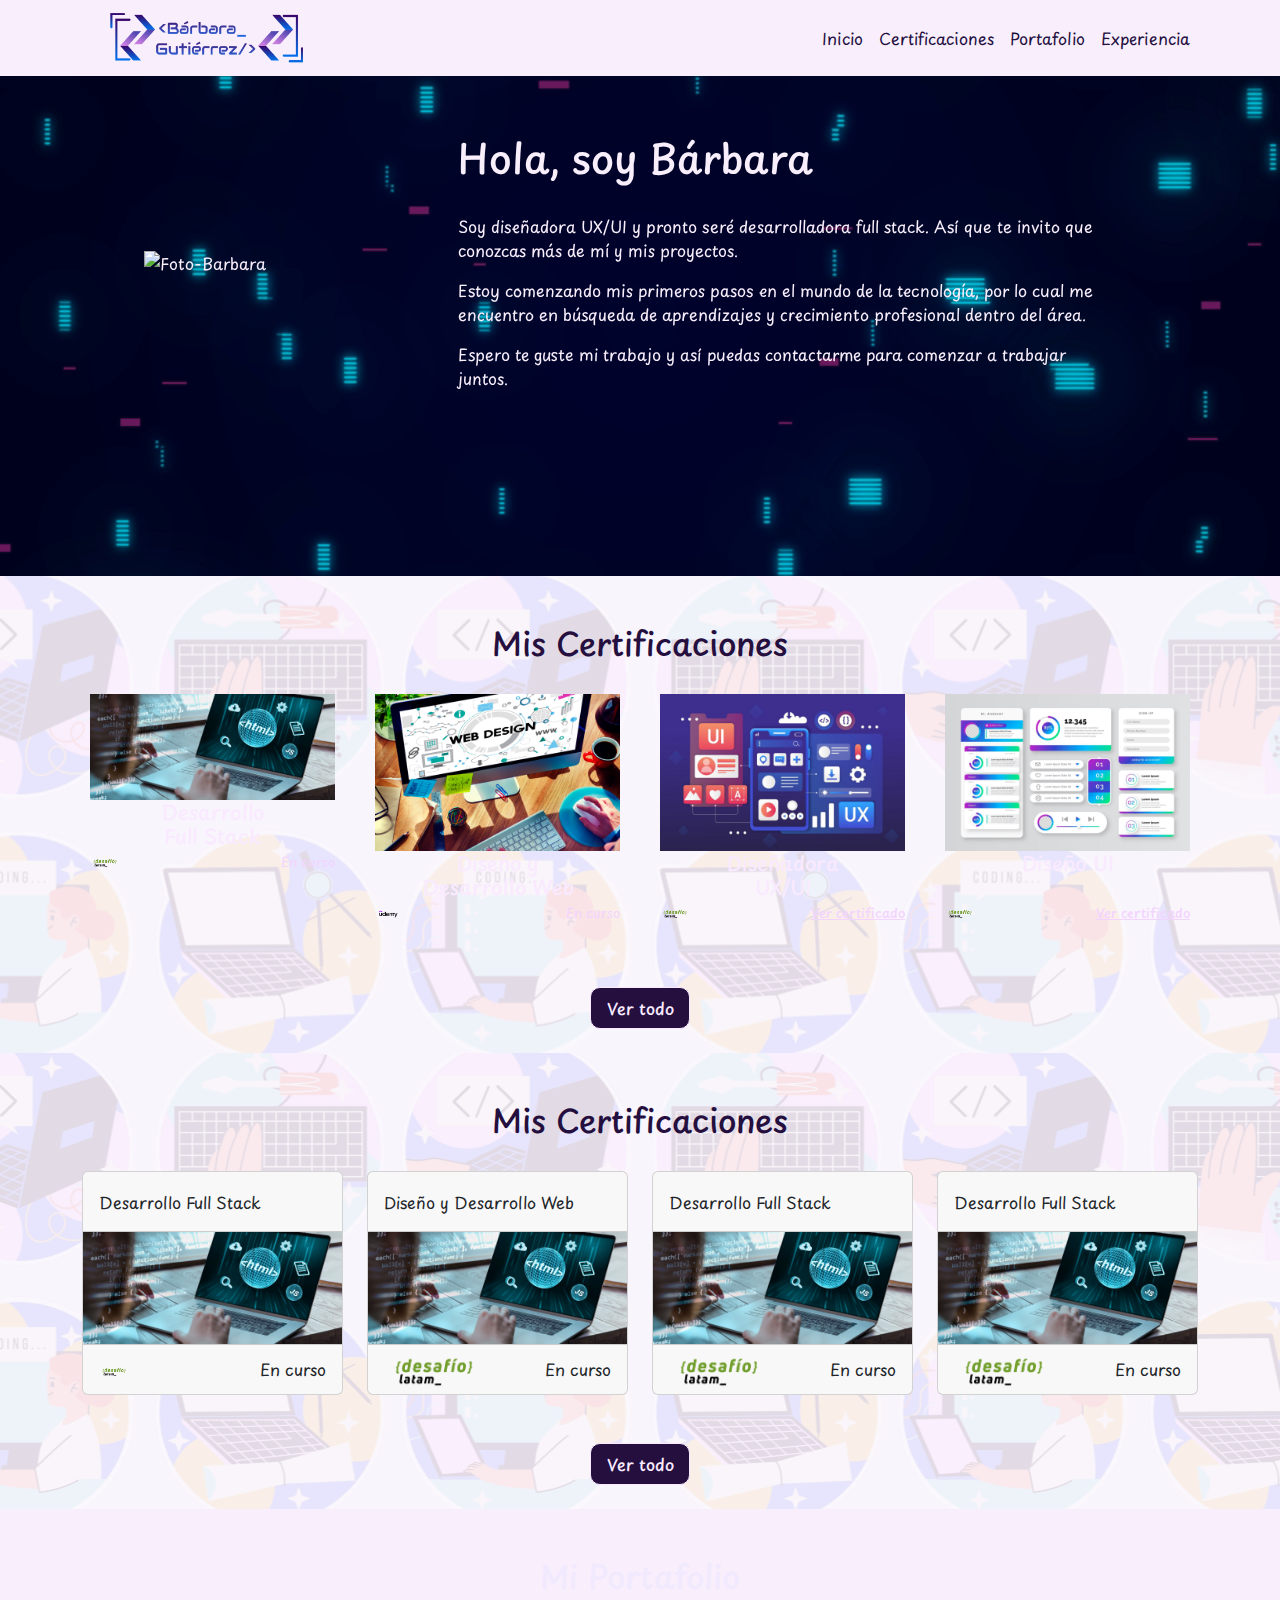
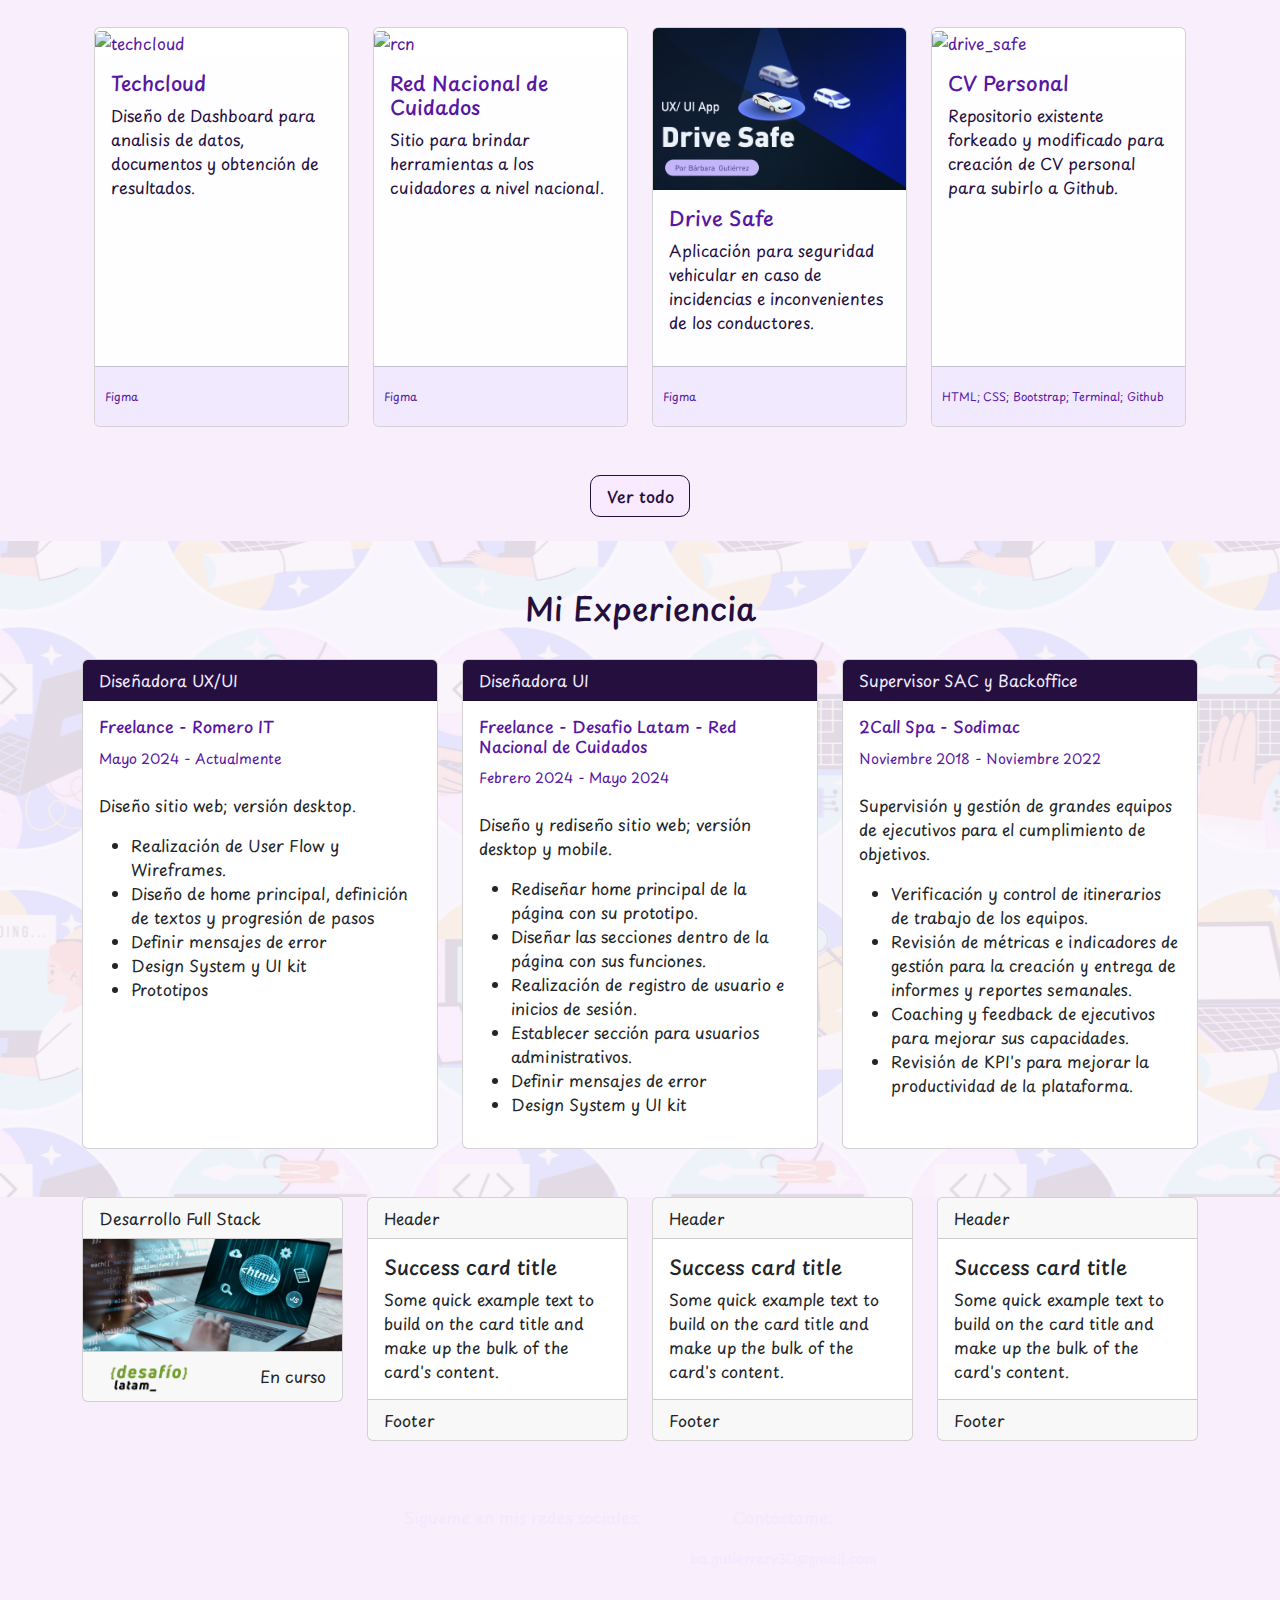
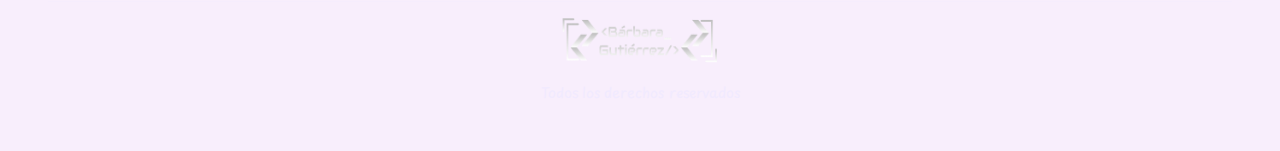
==== commit 88f203c0: "chance:se cambian tipo de cards" ====
--- a/index.html
+++ b/index.html
@@ -66,6 +66,8 @@
 
     <main>
         <!--Certificaciones-->
+
+        
         <section class="certificados pt-5" id="certificaciones">
             <h2>Mis Certificaciones</h2>
             <div class="container">
@@ -142,6 +144,97 @@
                                                 href="https://desafiosdev.s3.amazonaws.com/uploads/certification/image/22382/aprobacion-modulos-cursos-b-learning-diseno-ui-g40-13136.png"
                                                 target="_blank">Ver certificado</a></p>
                                     </div>
+                                </div>
+                            </div>
+                        </div>
+                    </div>
+
+                </div>
+            </div>
+            </div>
+            <div class="btn-hover-dark mt-5 pb-4"><a href="./certificaciones.html" target="_blank"
+                    class="btn-ver-dark p-2 ms-auto mt-3 me-auto">Ver todo</a>
+            </div>
+        </section>
+
+
+        <section class="certificados pt-5" id="certificaciones">
+            <h2>Mis Certificaciones</h2>
+            <div class="container">
+                <div class="row justify-content-center">
+
+                    <div class="col-sm-12 col-md-6 col-lg-3">
+                        <div class="card card-cert mt-4">
+                            <div class="card-header card-header-cert">Desarrollo Full Stack</div>
+                            <div class="card-body img-cert p-0">
+                                <div class="card-text">
+                                    <img src="./assets/img/full_stack.png" class="card-img-top" alt="full_stack">
+                                </div>
+                            </div>
+                            <div class="card-footer card-footer-cert">
+                                <div class="d-flex justify-content-start align-items-baseline">
+                                    <figure>
+                                        <a href="https://desafiolatam.com/" target="_blank"><img
+                                                src="./assets/img/logo_desafio.png" alt="desafio_latam" width="30"></a>
+                                    </figure>
+                                    <p class="ms-auto py-1">En curso</p>
+                                </div>
+                            </div>
+                        </div>
+                    </div>
+                    <div class="col-sm-12 col-md-6 col-lg-3">
+                        <div class="card card-cert mt-4">
+                            <div class="card-header card-header-cert">Diseño y Desarrollo Web</div>
+                            <div class="card-body img-cert p-0">
+                                <div class="card-text">
+                                    <img src="./assets/img/full_stack.png" class="card-img-top" alt="full_stack">
+                                </div>
+                            </div>
+                            <div class="card-footer card-footer-cert">
+                                <div class="d-flex justify-content-start align-items-baseline">
+                                    <figure>
+                                        <a href="https://desafiolatam.com/" target="_blank"><img
+                                                src="./assets/img/logo_desafio_.png" alt="desafio_latam" width="100"></a>
+                                    </figure>
+                                    <p class="ms-auto py-1">En curso</p>
+                                </div>
+                            </div>
+                        </div>
+                    </div>
+                    <div class="col-sm-12 col-md-6 col-lg-3">
+                        <div class="card card-cert mt-4">
+                            <div class="card-header card-header-cert">Desarrollo Full Stack</div>
+                            <div class="card-body img-cert p-0">
+                                <div class="card-text">
+                                    <img src="./assets/img/full_stack.png" class="card-img-top" alt="full_stack">
+                                </div>
+                            </div>
+                            <div class="card-footer card-footer-cert">
+                                <div class="d-flex justify-content-start align-items-baseline">
+                                    <figure>
+                                        <a href="https://desafiolatam.com/" target="_blank"><img
+                                                src="./assets/img/logo_desafio_.png" alt="desafio_latam" width="100"></a>
+                                    </figure>
+                                    <p class="ms-auto py-1">En curso</p>
+                                </div>
+                            </div>
+                        </div>
+                    </div>
+                    <div class="col-sm-12 col-md-6 col-lg-3">
+                        <div class="card card-cert mt-4">
+                            <div class="card-header card-header-cert">Desarrollo Full Stack</div>
+                            <div class="card-body img-cert p-0">
+                                <div class="card-text">
+                                    <img src="./assets/img/full_stack.png" class="card-img-top" alt="full_stack">
+                                </div>
+                            </div>
+                            <div class="card-footer card-footer-cert">
+                                <div class="d-flex justify-content-start align-items-baseline">
+                                    <figure>
+                                        <a href="https://desafiolatam.com/" target="_blank"><img
+                                                src="./assets/img/logo_desafio_.png" alt="desafio_latam" width="100"></a>
+                                    </figure>
+                                    <p class="ms-auto py-1">En curso</p>
                                 </div>
                             </div>
                         </div>
@@ -225,7 +318,7 @@
                                         creación de CV personal para subirlo a Github.</p>
                                 </div>
                                 <div class="card-footer card-footer-portafolio">
-                                    <small>HTML;CSS;Bootstrap;Terminal;Github</small>
+                                    <small>HTML; CSS; Bootstrap; Terminal; Github</small>
                                 </div>
                             </div>
                         </div>
@@ -327,6 +420,69 @@
         </section>
     </main>
 
+
+
+    <div class="container">
+        <div class="row justify-content-center">
+            <div class="col-sm-12 col-md-6 col-lg-3">
+                <div class="card mb-3" style="max-width: 18rem;">
+                    <div class="card-header">Desarrollo Full Stack</div>
+                    <div class="card-body img-cert p-0">
+                        <div class="card-text">
+                            <img src="./assets/img/full_stack.png" class="card-img-top" alt="full_stack">
+                        </div>
+                    </div>
+                    <div class="card-footer card-footer-cert">
+                        <div class="d-flex justify-content-start align-items-baseline">
+                            <figure>
+                                <a href="https://desafiolatam.com/" target="_blank"><img
+                                        src="./assets/img/logo_desafio_.png" alt="desafio_latam" width="100"></a>
+                            </figure>
+                            <p class="ms-auto py-1">En curso</p>
+                        </div>
+                    </div>
+                </div>
+            </div>
+            <div class="col-sm-12 col-md-6 col-lg-3">
+                <div class="card mb-3" style="max-width: 18rem;">
+                    <div class="card-header">Header</div>
+                    <div class="card-body">
+                        <h5 class="card-title">Success card title</h5>
+                        <p class="card-text">Some quick example text to build on the card title and make up the bulk of
+                            the
+                            card's content.</p>
+                    </div>
+                    <div class="card-footer">Footer</div>
+                </div>
+            </div>
+            <div class="col-sm-12 col-md-6 col-lg-3">
+                <div class="card mb-3" style="max-width: 18rem;">
+                    <div class="card-header">Header</div>
+                    <div class="card-body">
+                        <h5 class="card-title">Success card title</h5>
+                        <p class="card-text">Some quick example text to build on the card title and make up the bulk of
+                            the
+                            card's content.</p>
+                    </div>
+                    <div class="card-footer">Footer</div>
+                </div>
+            </div>
+            <div class="col-sm-12 col-md-6 col-lg-3">
+                <div class="card mb-3" style="max-width: 18rem;">
+                    <div class="card-header">Header</div>
+                    <div class="card-body">
+                        <h5 class="card-title">Success card title</h5>
+                        <p class="card-text">Some quick example text to build on the card title and make up the bulk of
+                            the
+                            card's content.</p>
+                    </div>
+                    <div class="card-footer">Footer</div>
+                </div>
+            </div>
+
+        </div>
+    </div>
+
     <!--Footer-->
     <footer>
         <section class="text-center p-5">
--- a/assets/css/style.css
+++ b/assets/css/style.css
@@ -51,19 +51,17 @@
 
 /*CERTIFICADOS*/
 
-.card-dark{
+/*.card-dark{
     background-color: transparent;
-    border-bottom-left-radius: 4px;
+    /*border-bottom-left-radius: 4px;
     border-bottom-right-radius: 4px;
-    border: 1px solid #240F3F;
     
-}
 .card-body-dark{
     align-items: center;
     height: auto;
     background-color: #240F3F;
     padding: 16px 16px 0px 16px;
-}
+}*/
 
 /*BOTONES PARA VER CERTIFICADOS*/
 
@@ -178,6 +176,11 @@
     font-size: small;
     background-color: #f1eaff;
     color: #5817a3c2;
+    height: 60px;
+    padding: 10px;
+    display: flex;
+    justify-content: start;
+    align-items: center;
 }
 
 .card-body-portafolio h5, a{
@@ -234,22 +237,24 @@
 
 
 
-
-
-
-
-
-
-
-
-
-
-
-
-
-
-
-
+.img-cert img{
+    border-top-left-radius: 0px;
+    border-top-right-radius: 0px;
+}
+
+.card-footer-cert{
+    height: 50px;
+}
+
+
+.card-header-cert{
+    display: flex;
+    justify-content: start;
+    min-height: 60px;
+    align-items: center;
+    padding: 4px 16px 4px 16px;
+
+}
 
 
 
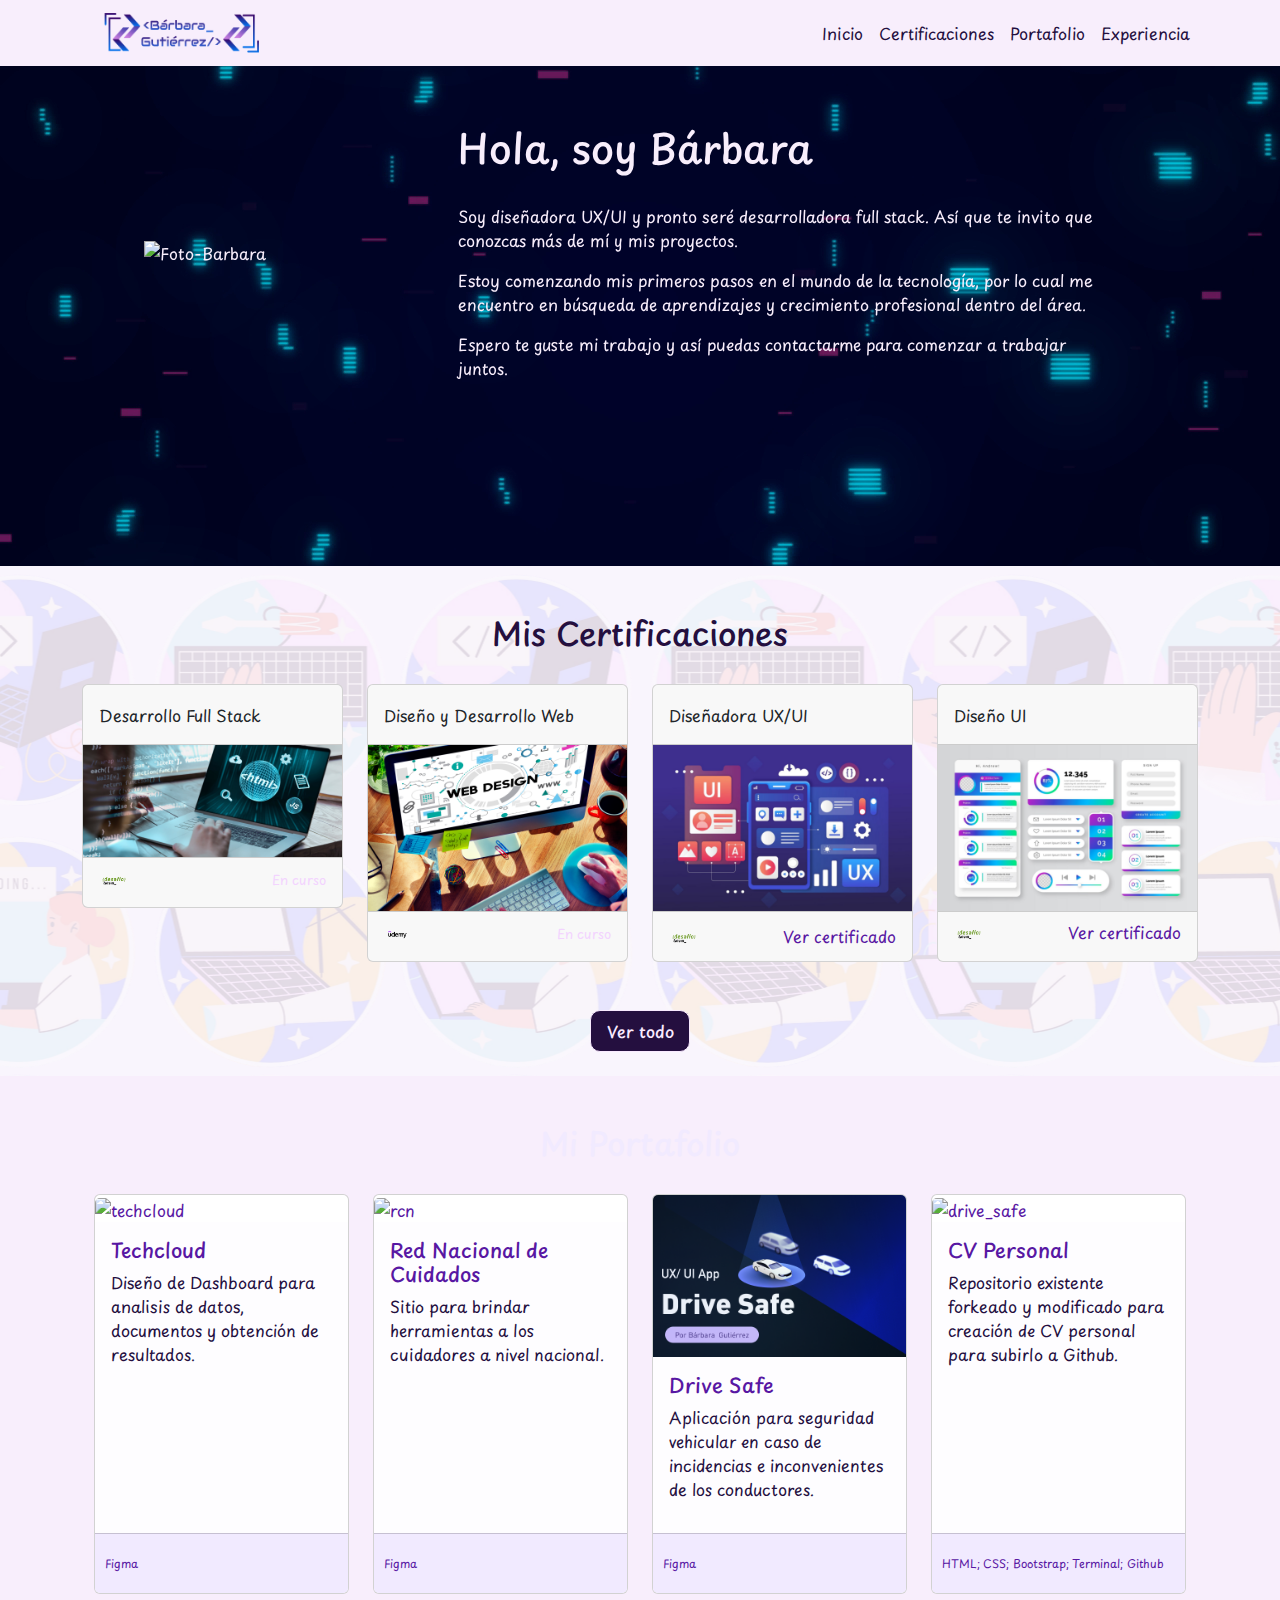
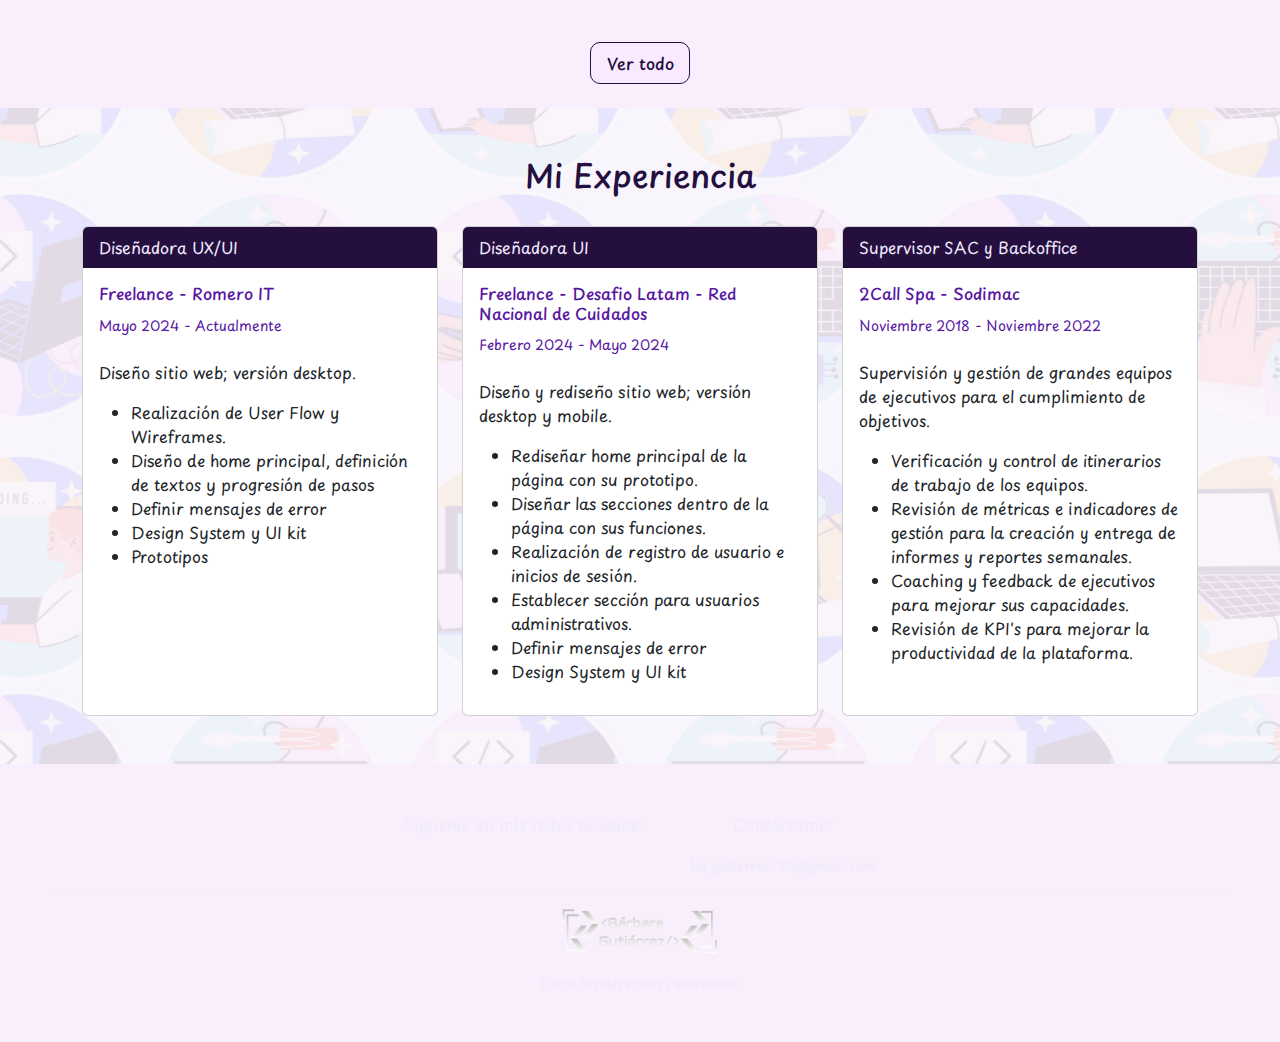
==== commit 8431a240: "fix: se arreglan datos del footer" ====
--- a/index.html
+++ b/index.html
@@ -18,11 +18,11 @@
 </head>
 
 <body>
-    <!--Navbar-->
+
     <nav class="navbar navbar-expand-lg container-fluid sticky-top">
         <div class="container">
             <a class="navbar-brand" href="#">
-                <img src="./assets/img/logo.png" alt="Logo-Barbara" width="250" height="50">
+                <img src="./assets/img/logo.png" alt="Logo-Barbara" width="200" height="40">
             </a>
             <button class="navbar-toggler" type="button" data-bs-toggle="collapse" data-bs-target="#navbarNavAltMarkup"
                 aria-controls="navbarNavAltMarkup" aria-expanded="false" aria-label="Toggle navigation">
@@ -39,7 +39,6 @@
         </div>
     </nav>
 
-    <!--Header-->
     <header class="video-container">
         <video autoplay muted loop>
             <source src="./assets/video/bg_video.mp4" type="video/mp4" />
@@ -65,99 +64,6 @@
     </header>
 
     <main>
-        <!--Certificaciones-->
-
-        
-        <section class="certificados pt-5" id="certificaciones">
-            <h2>Mis Certificaciones</h2>
-            <div class="container">
-                <div class="row justify-content-center">
-
-                    <div class="col-sm-12 col-md-6 col-lg-3">
-                        <div class="card-dark mt-4 mx-2">
-                            <img src="./assets/img/full_stack.png" class="card-img-top" alt="full_stack">
-                            <div class="card-body-dark">
-                                <h5 class="card-title text-center">Desarrollo <br> Full Stack</h5>
-                                <div class="card-text">
-                                    <div class="d-flex justify-content-start align-items-baseline">
-                                        <figure>
-                                            <a href="https://desafiolatam.com/" target="_blank"><img
-                                                    src="./assets/img/logo_desafio.png" alt="desafio_latam"
-                                                    width="30"></a>
-                                        </figure>
-                                        <p class="en-curso ms-auto">En curso</p>
-                                    </div>
-                                </div>
-                            </div>
-                        </div>
-                    </div>
-                    <div class="col-sm-12 col-md-6 col-lg-3">
-                        <div class="card-dark mt-4 mx-2">
-                            <img src="./assets/img/diseno_web.png" class="card-img-top" alt="diseño web">
-                            <div class="card-body-dark">
-                                <h5 class="card-title text-center">Diseño y <br>Desarrollo Web</h5>
-                                <div class="card-text">
-                                    <div class="d-flex justify-content-start align-items-baseline">
-                                        <figure>
-                                            <a href="https://www.udemy.com/" target="_blank"><img
-                                                    src="./assets/img/logo_udemy.png" alt="udemy" width="30"></a>
-                                        </figure>
-                                        <p class="en-curso ms-auto">En curso</p>
-                                    </div>
-                                </div>
-                            </div>
-                        </div>
-                    </div>
-                    <div class="col-sm-12 col-md-6 col-lg-3">
-                        <div class="card-dark mt-4 mx-2">
-                            <img src="./assets/img/ux_ui.png" class="card-img-top" alt="ux_ui">
-                            <div class="card-body-dark">
-                                <h5 class="card-title text-center">Diseñadora <br> UX/UI</h5>
-                                <div class="card-text">
-                                    <div class="d-flex justify-content-start align-items-baseline">
-                                        <figure>
-                                            <a href="https://desafiolatam.com/" target="_blank"><img
-                                                    src="./assets/img/logo_desafio.png" alt="desafio_latam"
-                                                    width="30"></a>
-                                        </figure>
-                                        <p class="ver-dark ms-auto"><a
-                                                href="https://desafiosdev.s3.amazonaws.com/uploads/certification/image/23086/aprobacion-final-proyecto-ux-ui-g40-13136.png"
-                                                target="_blank">Ver certificado</a></p>
-                                    </div>
-                                </div>
-                            </div>
-                        </div>
-                    </div>
-                    <div class="col-sm-12 col-md-6 col-lg-3">
-                        <div class="card-dark mt-4 mx-2">
-                            <img src="./assets/img/ui_1.png" class="card-img-top" alt="ux_ui">
-                            <div class="card-body-dark">
-                                <h5 class="card-title text-center mb-3 pb-2">Diseño UI</h5>
-                                <div class="card-text">
-                                    <div class="d-flex justify-content-start align-items-baseline">
-                                        <figure>
-                                            <a href="https://desafiolatam.com/" target="_blank"><img
-                                                    src="./assets/img/logo_desafio.png" alt="desafio_latam"
-                                                    width="30"></a>
-                                        </figure>
-                                        <p class="ver-dark ms-auto"><a
-                                                href="https://desafiosdev.s3.amazonaws.com/uploads/certification/image/22382/aprobacion-modulos-cursos-b-learning-diseno-ui-g40-13136.png"
-                                                target="_blank">Ver certificado</a></p>
-                                    </div>
-                                </div>
-                            </div>
-                        </div>
-                    </div>
-
-                </div>
-            </div>
-            </div>
-            <div class="btn-hover-dark mt-5 pb-4"><a href="./certificaciones.html" target="_blank"
-                    class="btn-ver-dark p-2 ms-auto mt-3 me-auto">Ver todo</a>
-            </div>
-        </section>
-
-
         <section class="certificados pt-5" id="certificaciones">
             <h2>Mis Certificaciones</h2>
             <div class="container">
@@ -177,7 +83,7 @@
                                         <a href="https://desafiolatam.com/" target="_blank"><img
                                                 src="./assets/img/logo_desafio.png" alt="desafio_latam" width="30"></a>
                                     </figure>
-                                    <p class="ms-auto py-1">En curso</p>
+                                    <p class="en-curso ms-auto py-1">En curso</p>
                                 </div>
                             </div>
                         </div>
@@ -187,54 +93,58 @@
                             <div class="card-header card-header-cert">Diseño y Desarrollo Web</div>
                             <div class="card-body img-cert p-0">
                                 <div class="card-text">
-                                    <img src="./assets/img/full_stack.png" class="card-img-top" alt="full_stack">
+                                    <img src="./assets/img/diseno_web.png" class="card-img-top" alt="full_stack">
+                                </div>
+                            </div>
+                            <div class="card-footer card-footer-cert">
+                                <div class="d-flex justify-content-start align-items-baseline">
+                                    <figure>
+                                        <a href="https://udemy.com/" target="_blank"><img
+                                                src="./assets/img/logo_udemy.png" alt="desafio_latam" width="30"></a>
+                                    </figure>
+                                    <p class="en-curso ms-auto py-1">En curso</p>
+                                </div>
+                            </div>
+                        </div>
+                    </div>
+                    <div class="col-sm-12 col-md-6 col-lg-3">
+                        <div class="card card-cert mt-4">
+                            <div class="card-header card-header-cert">Diseñadora UX/UI</div>
+                            <div class="card-body img-cert p-0">
+                                <div class="card-text">
+                                    <img src="./assets/img/ux_ui.png" class="card-img-top" alt="ux/ui">
                                 </div>
                             </div>
                             <div class="card-footer card-footer-cert">
                                 <div class="d-flex justify-content-start align-items-baseline">
                                     <figure>
                                         <a href="https://desafiolatam.com/" target="_blank"><img
-                                                src="./assets/img/logo_desafio_.png" alt="desafio_latam" width="100"></a>
+                                                src="./assets/img/logo_desafio.png" alt="desafio_latam" width="30"></a>
                                     </figure>
-                                    <p class="ms-auto py-1">En curso</p>
+                                    <p class="ver-cert ms-auto py-1"><a
+                                            href="https://desafiosdev.s3.amazonaws.com/uploads/certification/image/23086/aprobacion-final-proyecto-ux-ui-g40-13136.png"
+                                            target="_blank">Ver certificado</a></p>
                                 </div>
                             </div>
                         </div>
                     </div>
                     <div class="col-sm-12 col-md-6 col-lg-3">
                         <div class="card card-cert mt-4">
-                            <div class="card-header card-header-cert">Desarrollo Full Stack</div>
+                            <div class="card-header card-header-cert">Diseño UI</div>
                             <div class="card-body img-cert p-0">
                                 <div class="card-text">
-                                    <img src="./assets/img/full_stack.png" class="card-img-top" alt="full_stack">
+                                    <img src="./assets/img/ui_1.png" class="card-img-top" alt="full_stack">
                                 </div>
                             </div>
                             <div class="card-footer card-footer-cert">
                                 <div class="d-flex justify-content-start align-items-baseline">
                                     <figure>
                                         <a href="https://desafiolatam.com/" target="_blank"><img
-                                                src="./assets/img/logo_desafio_.png" alt="desafio_latam" width="100"></a>
+                                                src="./assets/img/logo_desafio.png" alt="desafio_latam" width="30"></a>
                                     </figure>
-                                    <p class="ms-auto py-1">En curso</p>
-                                </div>
-                            </div>
-                        </div>
-                    </div>
-                    <div class="col-sm-12 col-md-6 col-lg-3">
-                        <div class="card card-cert mt-4">
-                            <div class="card-header card-header-cert">Desarrollo Full Stack</div>
-                            <div class="card-body img-cert p-0">
-                                <div class="card-text">
-                                    <img src="./assets/img/full_stack.png" class="card-img-top" alt="full_stack">
-                                </div>
-                            </div>
-                            <div class="card-footer card-footer-cert">
-                                <div class="d-flex justify-content-start align-items-baseline">
-                                    <figure>
-                                        <a href="https://desafiolatam.com/" target="_blank"><img
-                                                src="./assets/img/logo_desafio_.png" alt="desafio_latam" width="100"></a>
-                                    </figure>
-                                    <p class="ms-auto py-1">En curso</p>
+                                    <p class="ver-cert ms-auto"><a
+                                            href="https://desafiosdev.s3.amazonaws.com/uploads/certification/image/22382/aprobacion-modulos-cursos-b-learning-diseno-ui-g40-13136.png"
+                                            target="_blank">Ver certificado</a></p>
                                 </div>
                             </div>
                         </div>
@@ -248,12 +158,10 @@
             </div>
         </section>
 
-        <!--Portafolio-->
         <section class="portafolio pt-5" id="portafolio">
             <h2>Mi Portafolio</h2>
             <div class="container">
                 <div class="row justify-content-center">
-
                     <div class="row row-cols-1 row-cols-md-2 row-cols-lg-4 g-4 mt-0">
                         <div class="col">
                             <div class="card h-100">
@@ -324,16 +232,12 @@
                         </div>
                     </div>
                 </div>
-
-
-            </div>
-
+            </div>
             <div class="btn-hover-light mt-5 pb-4"><a href="./portafolio.html" target="_blank"
                     class="btn-ver-light p-2 ms-auto mt-3 me-auto">Ver todo</a>
             </div>
         </section>
 
-        <!--Experiencia-->
         <section class="experiencia pt-5" id="experiencia">
             <h2 class="pb-4">Mi Experiencia</h2>
             <div class="container">
@@ -420,70 +324,6 @@
         </section>
     </main>
 
-
-
-    <div class="container">
-        <div class="row justify-content-center">
-            <div class="col-sm-12 col-md-6 col-lg-3">
-                <div class="card mb-3" style="max-width: 18rem;">
-                    <div class="card-header">Desarrollo Full Stack</div>
-                    <div class="card-body img-cert p-0">
-                        <div class="card-text">
-                            <img src="./assets/img/full_stack.png" class="card-img-top" alt="full_stack">
-                        </div>
-                    </div>
-                    <div class="card-footer card-footer-cert">
-                        <div class="d-flex justify-content-start align-items-baseline">
-                            <figure>
-                                <a href="https://desafiolatam.com/" target="_blank"><img
-                                        src="./assets/img/logo_desafio_.png" alt="desafio_latam" width="100"></a>
-                            </figure>
-                            <p class="ms-auto py-1">En curso</p>
-                        </div>
-                    </div>
-                </div>
-            </div>
-            <div class="col-sm-12 col-md-6 col-lg-3">
-                <div class="card mb-3" style="max-width: 18rem;">
-                    <div class="card-header">Header</div>
-                    <div class="card-body">
-                        <h5 class="card-title">Success card title</h5>
-                        <p class="card-text">Some quick example text to build on the card title and make up the bulk of
-                            the
-                            card's content.</p>
-                    </div>
-                    <div class="card-footer">Footer</div>
-                </div>
-            </div>
-            <div class="col-sm-12 col-md-6 col-lg-3">
-                <div class="card mb-3" style="max-width: 18rem;">
-                    <div class="card-header">Header</div>
-                    <div class="card-body">
-                        <h5 class="card-title">Success card title</h5>
-                        <p class="card-text">Some quick example text to build on the card title and make up the bulk of
-                            the
-                            card's content.</p>
-                    </div>
-                    <div class="card-footer">Footer</div>
-                </div>
-            </div>
-            <div class="col-sm-12 col-md-6 col-lg-3">
-                <div class="card mb-3" style="max-width: 18rem;">
-                    <div class="card-header">Header</div>
-                    <div class="card-body">
-                        <h5 class="card-title">Success card title</h5>
-                        <p class="card-text">Some quick example text to build on the card title and make up the bulk of
-                            the
-                            card's content.</p>
-                    </div>
-                    <div class="card-footer">Footer</div>
-                </div>
-            </div>
-
-        </div>
-    </div>
-
-    <!--Footer-->
     <footer>
         <section class="text-center p-5">
             <div class="d-flex justify-content-center">
@@ -497,8 +337,8 @@
                 </div>
                 <div class="px-4">
                     <p>Contáctame:</p>
-                    <p><i class="fa-solid fa-envelope"></i> <small>ba.gutierrezv30@gmail.com</small></p>
-                    </p>
+                    <a href="mailto:ba.gutierrezv30@gmail.com"><i class="fa-solid fa-envelope"></i><small> ba.gutierrezv30@gmail.com</small>
+                    </a>
                 </div>
             </div>
             <hr>
@@ -506,17 +346,10 @@
                 <figure>
                     <img src="./assets/img/logo_light.png" width="200" height="45" alt="logo">
                 </figure>
-                <small>Todos los derechos reservados</small>
+                <small>Todos los derechos reservados.</small>
             </div>
         </section>
     </footer>
-
-
-
-
-
-
-
 
     <script src="https://cdn.jsdelivr.net/npm/bootstrap@5.3.3/dist/js/bootstrap.bundle.min.js"
         integrity="sha384-YvpcrYf0tY3lHB60NNkmXc5s9fDVZLESaAA55NDzOxhy9GkcIdslK1eN7N6jIeHz"
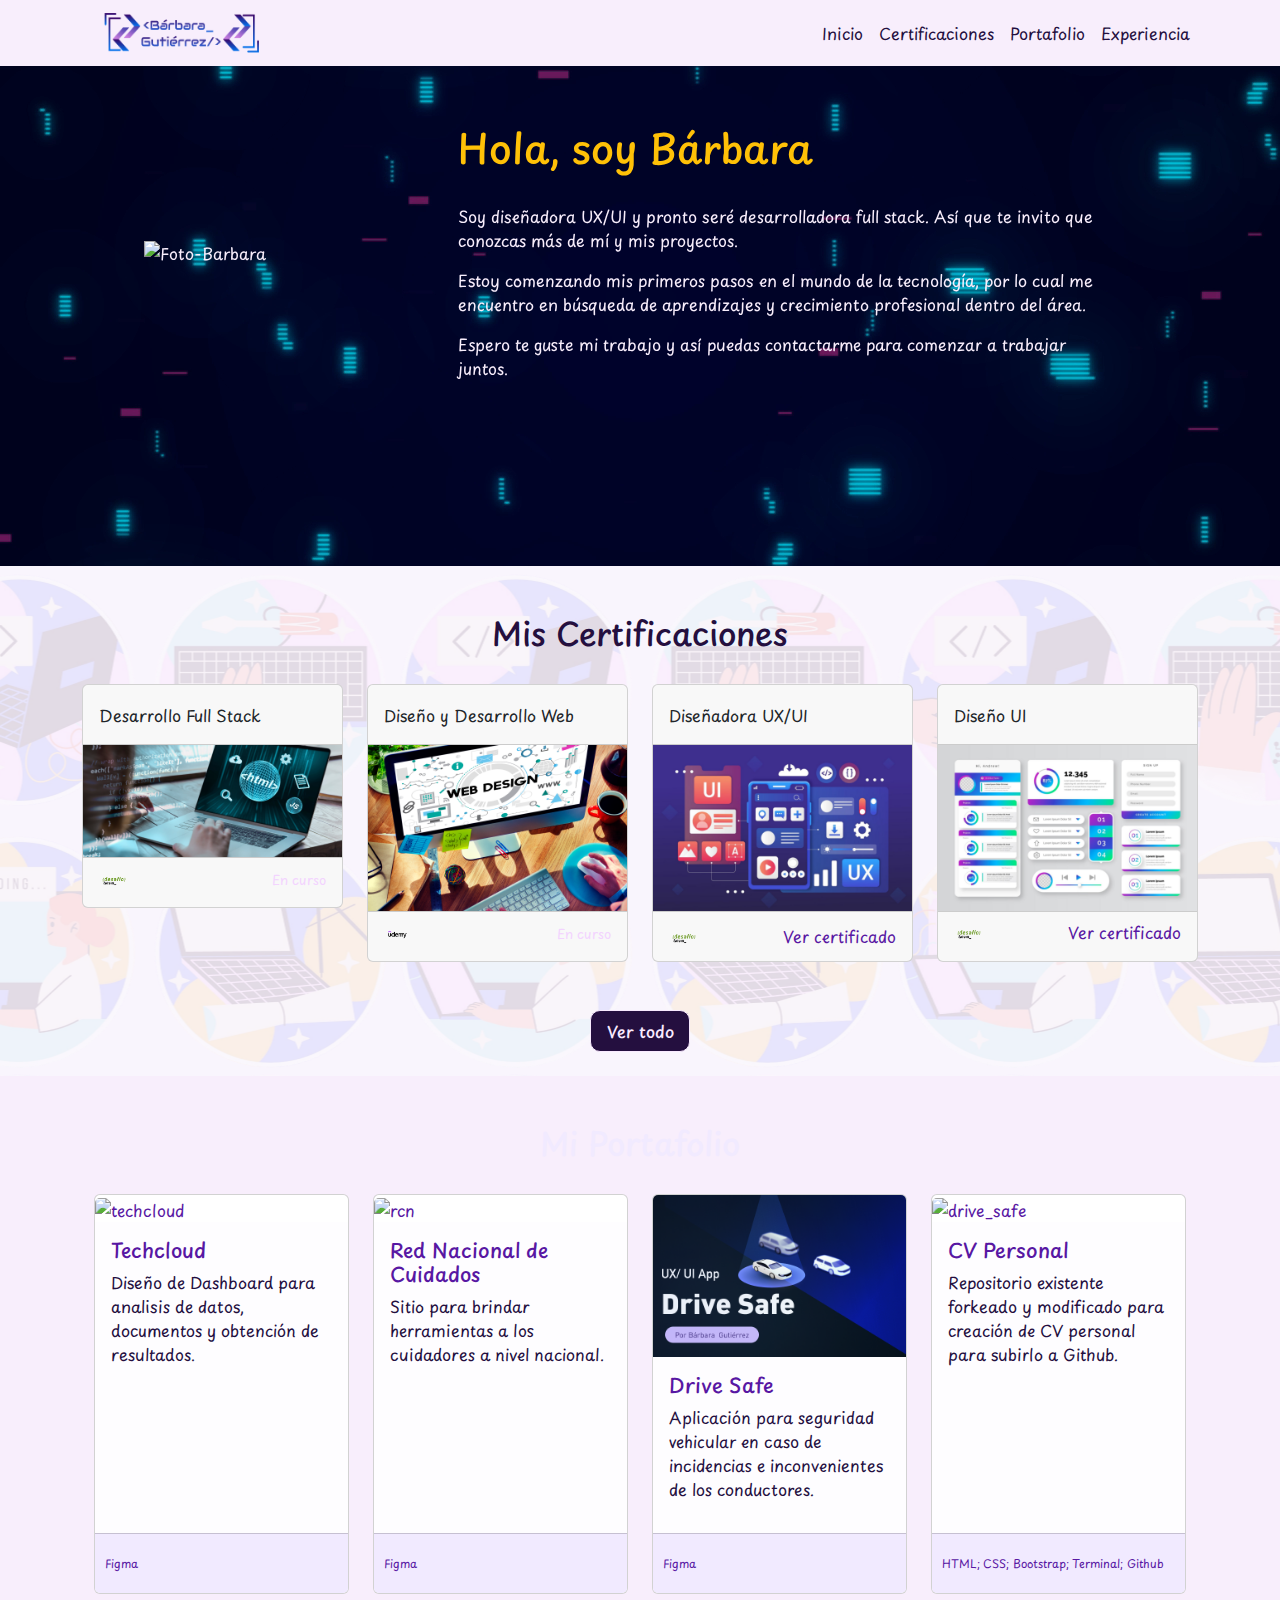
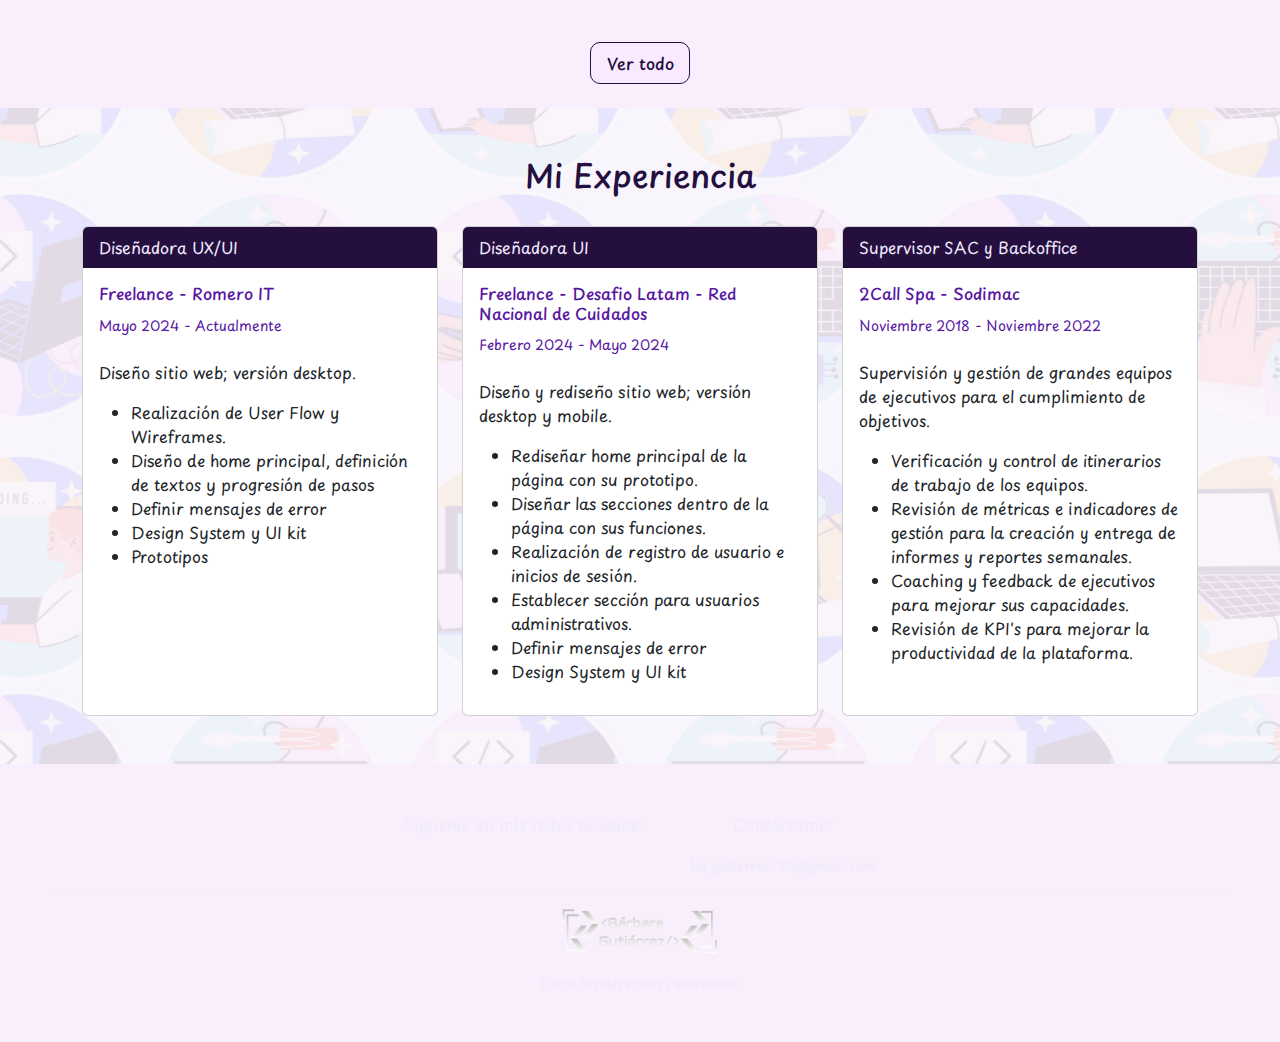
==== commit 07078b83: "se cambio color al h1" ====
--- a/index.html
+++ b/index.html
@@ -49,7 +49,7 @@
                     <img src="assets/img/header.png" alt="Foto-Barbara">
                 </figure>
                 <div class="text-descripcion">
-                    <h1>Hola, soy Bárbara</h1>
+                    <h1 class="text-warning">Hola, soy Bárbara</h1>
                     <br>
                     <p>Soy diseñadora UX/UI y pronto seré desarrolladora full stack. Así que te invito que conozcas más
                         de mí y
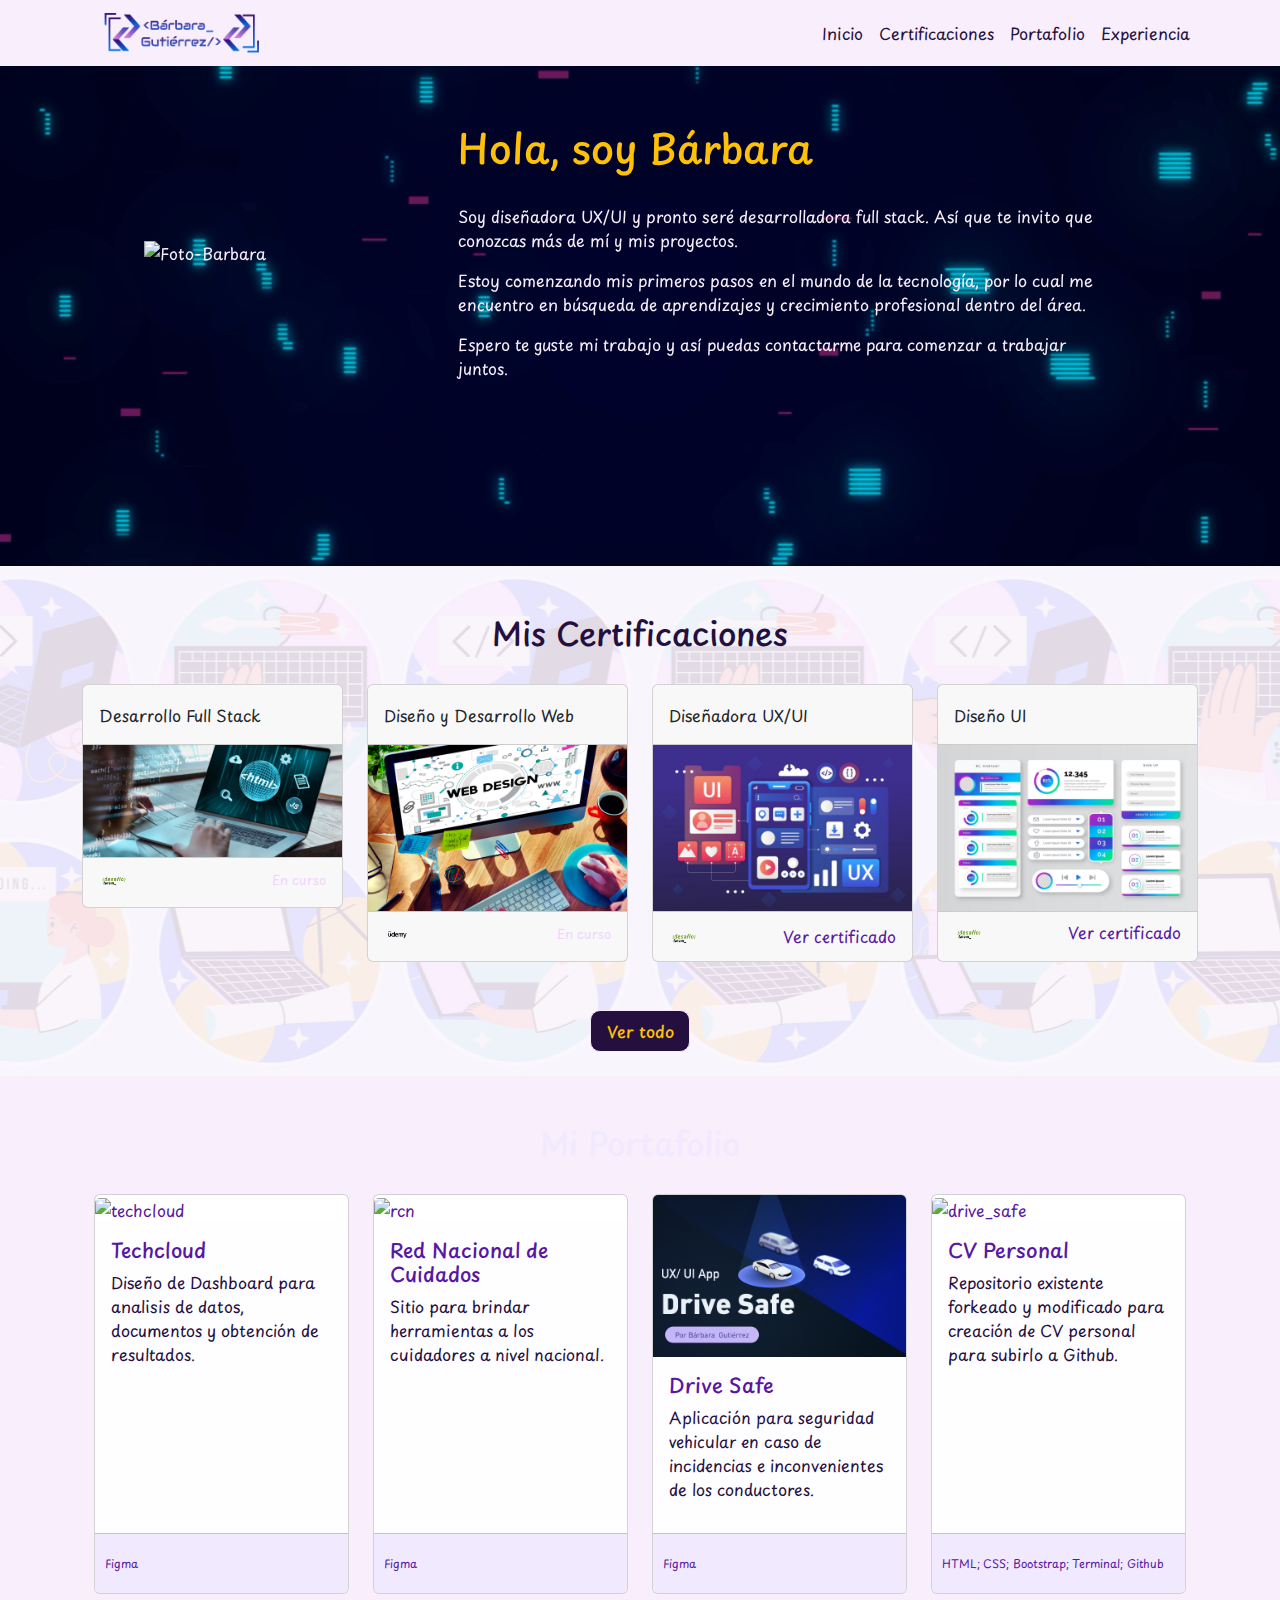
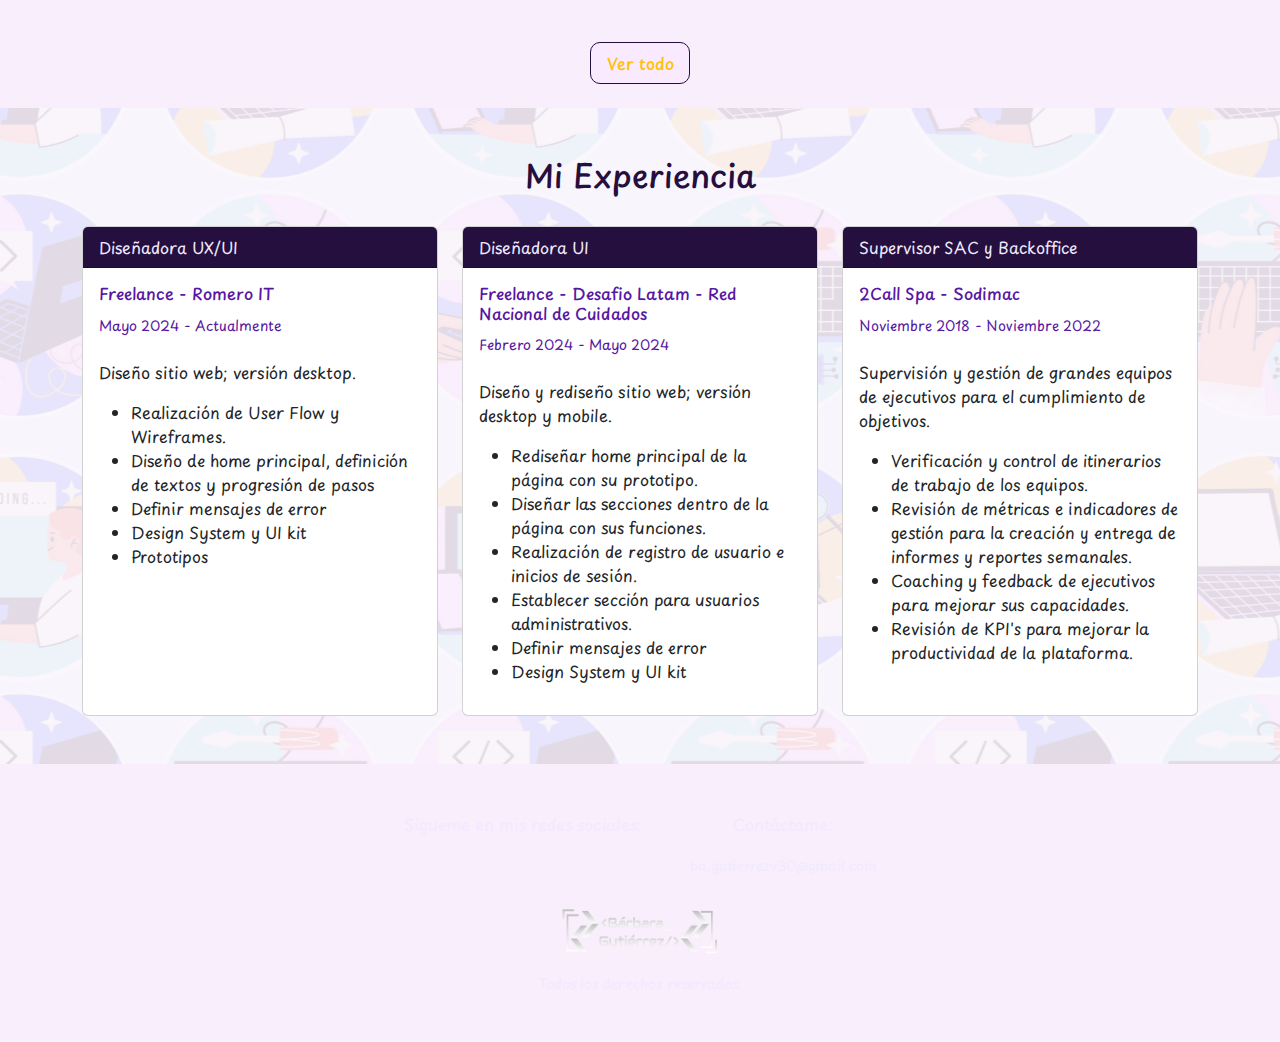
==== commit eb3882e5: "se cambio color de texto a los botones" ====
--- a/index.html
+++ b/index.html
@@ -154,7 +154,7 @@
             </div>
             </div>
             <div class="btn-hover-dark mt-5 pb-4"><a href="./certificaciones.html" target="_blank"
-                    class="btn-ver-dark p-2 ms-auto mt-3 me-auto">Ver todo</a>
+                    class="btn-ver-dark p-2 ms-auto mt-3 me-auto text-warning">Ver todo</a>
             </div>
         </section>
 
@@ -234,7 +234,7 @@
                 </div>
             </div>
             <div class="btn-hover-light mt-5 pb-4"><a href="./portafolio.html" target="_blank"
-                    class="btn-ver-light p-2 ms-auto mt-3 me-auto">Ver todo</a>
+                    class="btn-ver-light p-2 ms-auto mt-3 me-auto text-warning">Ver todo</a>
             </div>
         </section>
 
